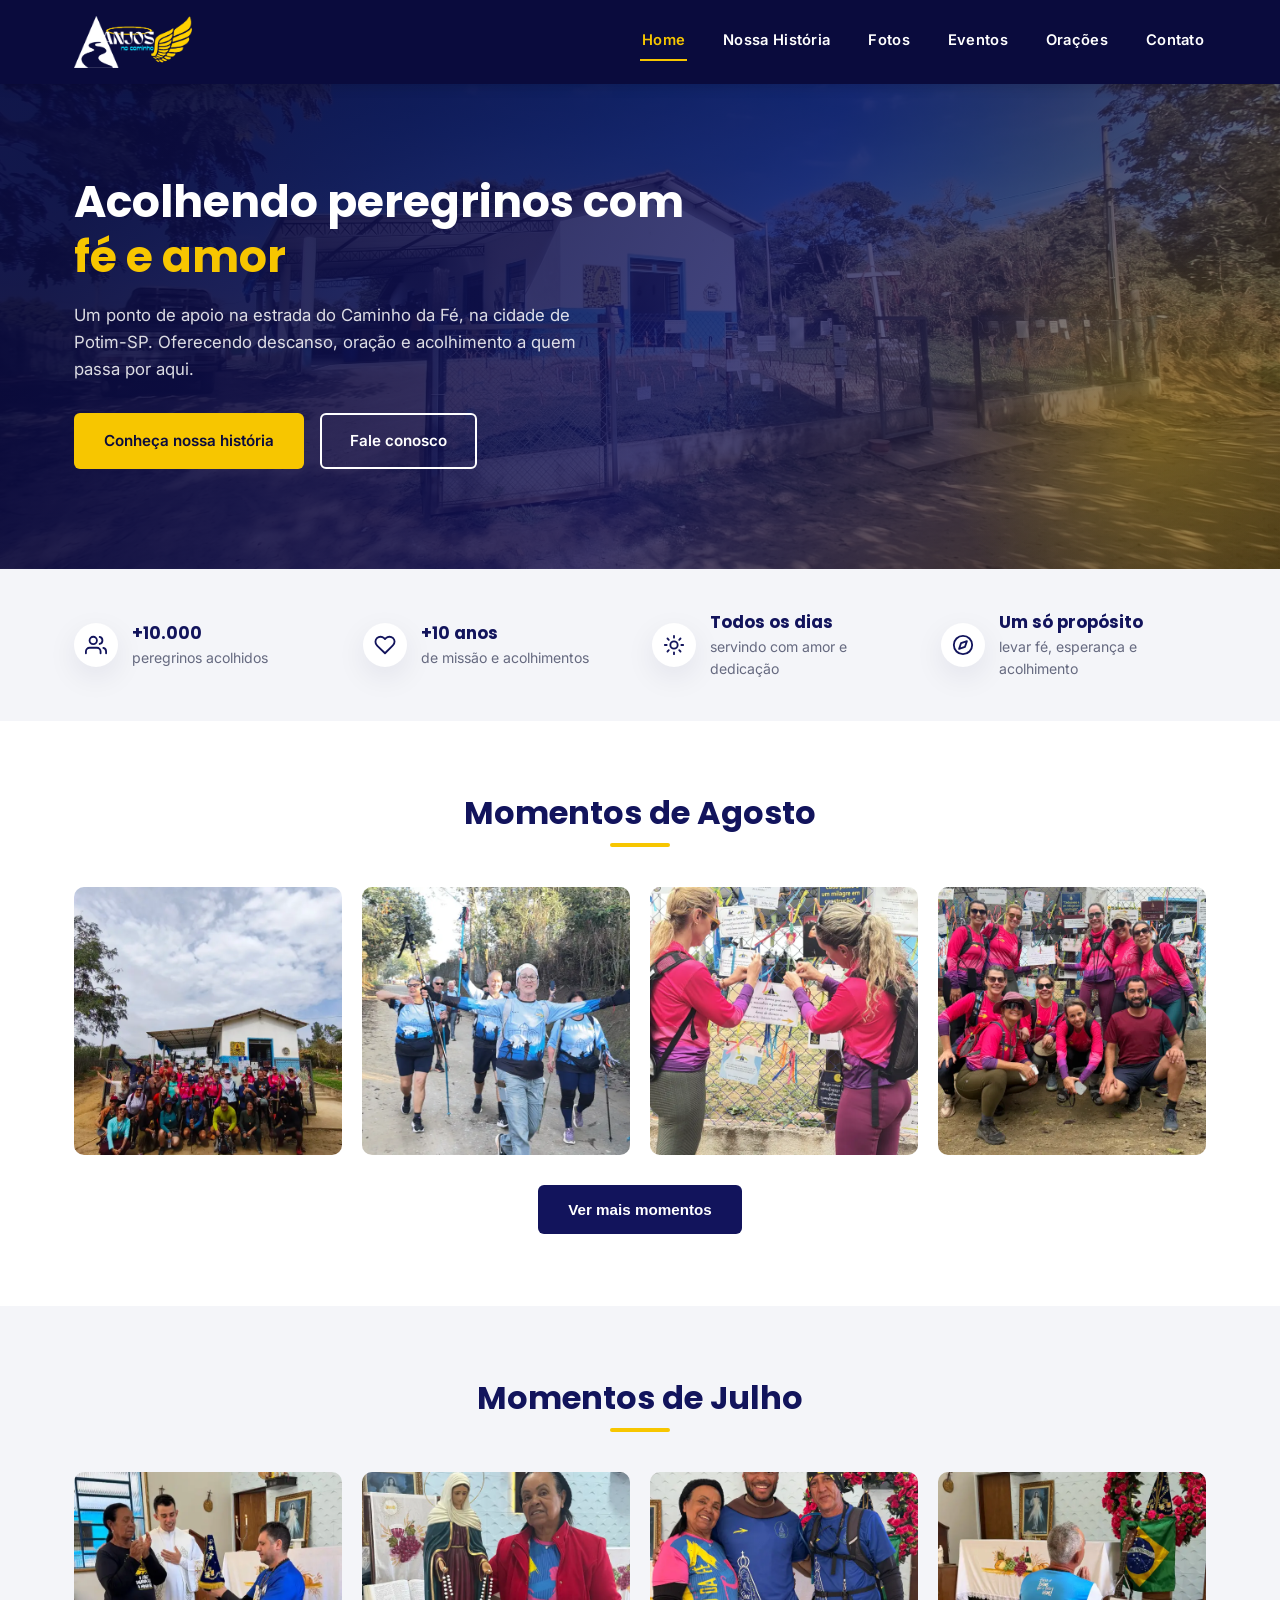
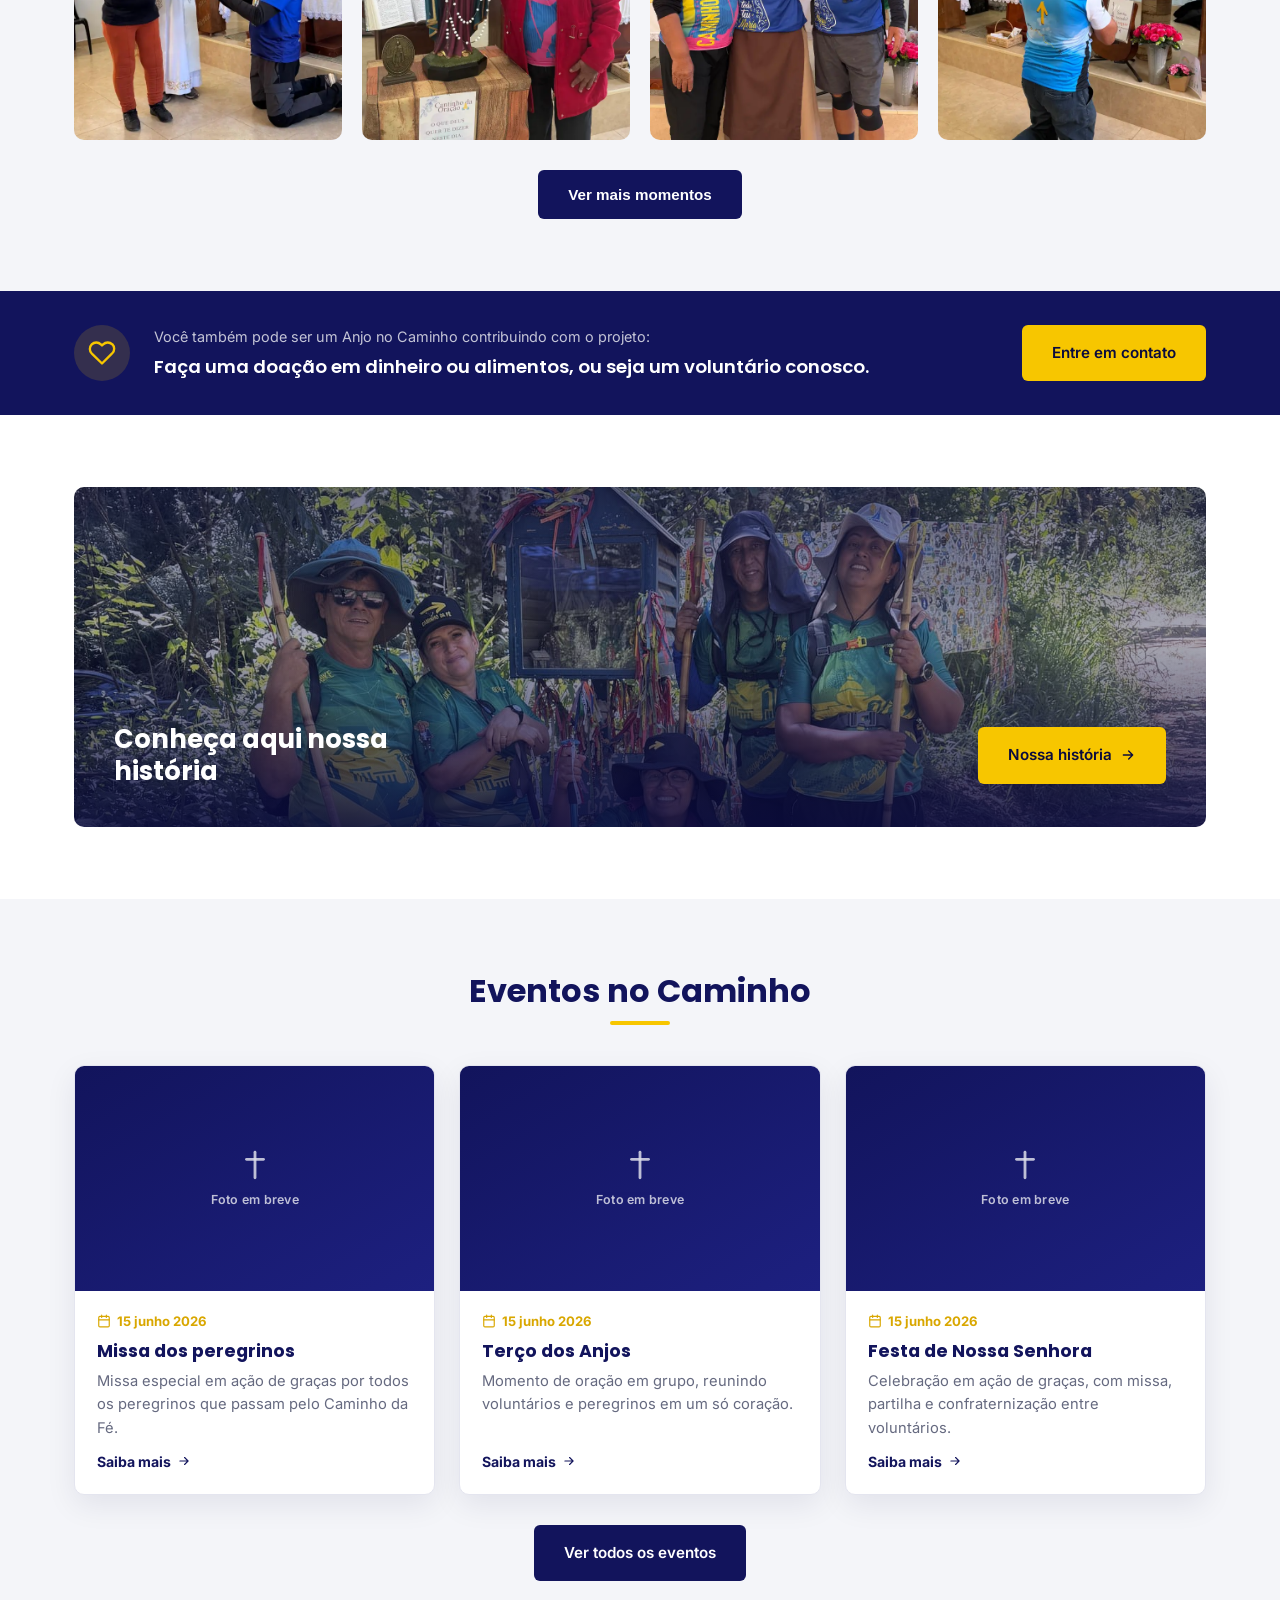
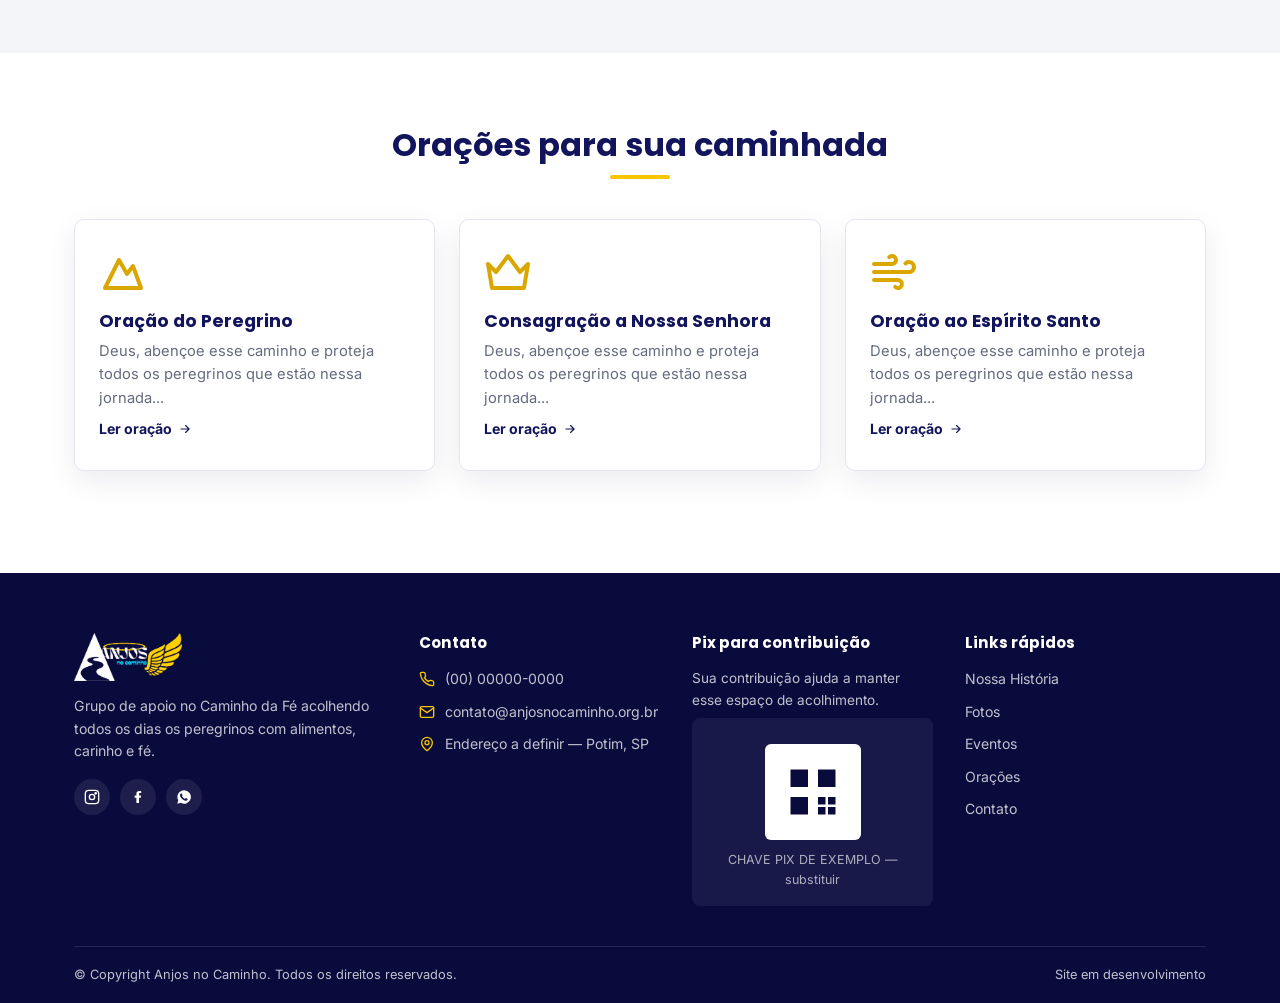
==== index.html @ d67cbb2f "Primeira versão do site Anjos no Caminho Site institucional em HTML/CSS/JS puro com Home, Nossa Hist" ====
<!DOCTYPE html>
<html lang="pt-BR">
<head>
<meta charset="UTF-8">
<meta name="viewport" content="width=device-width, initial-scale=1.0">
<title>Anjos no Caminho | Acolhendo peregrinos com fé e amor</title>
<meta name="description" content="Grupo de apoio no Caminho da Fé, em Potim-SP, acolhendo peregrinos com alimento, descanso e oração.">
<link rel="icon" href="images/logo-cor.png">
<link rel="preconnect" href="https://fonts.googleapis.com">
<link href="https://fonts.googleapis.com/css2?family=Inter:wght@400;500;600;700&family=Poppins:wght@600;700&display=swap" rel="stylesheet">
<link rel="stylesheet" href="css/style.css">
</head>
<body>

<header class="site-header">
  <div class="container">
    <a href="index.html" class="logo">
      <img src="images/logo-claro.png" alt="Anjos no Caminho">
    </a>
    <nav class="main-nav">
      <a href="index.html">Home</a>
      <a href="historia.html">Nossa História</a>
      <a href="fotos.html">Fotos</a>
      <a href="eventos.html">Eventos</a>
      <a href="oracoes.html">Orações</a>
      <a href="contato.html">Contato</a>
    </nav>
    <button class="nav-toggle" aria-label="Abrir menu"><span></span><span></span><span></span></button>
  </div>
</header>

<section class="hero">
  <div class="container">
    <div class="hero-inner">
      <h1>Acolhendo peregrinos com <span>fé e amor</span></h1>
      <p>Um ponto de apoio na estrada do Caminho da Fé, na cidade de Potim-SP. Oferecendo descanso, oração e acolhimento a quem passa por aqui.</p>
      <div class="hero-actions">
        <a href="historia.html" class="btn btn-gold">Conheça nossa história</a>
        <a href="contato.html" class="btn btn-outline">Fale conosco</a>
      </div>
    </div>
  </div>
</section>

<div class="stats-bar">
  <div class="container stats-grid">
    <div class="stat-item">
      <span class="stat-icon">
        <svg viewBox="0 0 24 24" fill="none" stroke="currentColor" stroke-width="2" stroke-linecap="round" stroke-linejoin="round"><path d="M17 21v-2a4 4 0 0 0-4-4H5a4 4 0 0 0-4 4v2"/><circle cx="9" cy="7" r="4"/><path d="M23 21v-2a4 4 0 0 0-3-3.87"/><path d="M16 3.13a4 4 0 0 1 0 7.75"/></svg>
      </span>
      <span><strong>+10.000</strong>peregrinos acolhidos</span>
    </div>
    <div class="stat-item">
      <span class="stat-icon">
        <svg viewBox="0 0 24 24" fill="none" stroke="currentColor" stroke-width="2" stroke-linecap="round" stroke-linejoin="round"><path d="M20.8 4.6a5.5 5.5 0 0 0-7.8 0L12 5.6l-1-1a5.5 5.5 0 0 0-7.8 7.8l1 1L12 21l7.8-7.8 1-1a5.5 5.5 0 0 0 0-7.8Z"/></svg>
      </span>
      <span><strong>+10 anos</strong>de missão e acolhimentos</span>
    </div>
    <div class="stat-item">
      <span class="stat-icon">
        <svg viewBox="0 0 24 24" fill="none" stroke="currentColor" stroke-width="2" stroke-linecap="round" stroke-linejoin="round"><circle cx="12" cy="12" r="4"/><path d="M12 2v2M12 20v2M4.9 4.9l1.4 1.4M17.7 17.7l1.4 1.4M2 12h2M20 12h2M4.9 19.1l1.4-1.4M17.7 6.3l1.4-1.4"/></svg>
      </span>
      <span><strong>Todos os dias</strong>servindo com amor e dedicação</span>
    </div>
    <div class="stat-item">
      <span class="stat-icon">
        <svg viewBox="0 0 24 24" fill="none" stroke="currentColor" stroke-width="2" stroke-linecap="round" stroke-linejoin="round"><circle cx="12" cy="12" r="10"/><polygon points="16.24 7.76 14.12 14.12 7.76 16.24 9.88 9.88 16.24 7.76"/></svg>
      </span>
      <span><strong>Um só propósito</strong>levar fé, esperança e acolhimento</span>
    </div>
  </div>
</div>

<section>
  <div class="container">
    <div class="section-head">
      <h2>Momentos de Agosto</h2>
      <div class="underline"></div>
    </div>
    <div class="photo-grid month-grid">
      <button class="photo-thumb gallery-photo" data-group="agosto" data-full="images/agosto-26/full/foto-01.webp" data-alt="Peregrinos no Caminho da Fé - Agosto">
        <img src="images/agosto-26/thumb/foto-01.webp" alt="Peregrinos no Caminho da Fé - Agosto" loading="lazy">
      </button>
      <button class="photo-thumb gallery-photo" data-group="agosto" data-full="images/agosto-26/full/foto-02.webp" data-alt="Peregrinos no Caminho da Fé - Agosto">
        <img src="images/agosto-26/thumb/foto-02.webp" alt="Peregrinos no Caminho da Fé - Agosto" loading="lazy">
      </button>
      <button class="photo-thumb gallery-photo" data-group="agosto" data-full="images/agosto-26/full/foto-03.webp" data-alt="Peregrinos no Caminho da Fé - Agosto">
        <img src="images/agosto-26/thumb/foto-03.webp" alt="Peregrinos no Caminho da Fé - Agosto" loading="lazy">
      </button>
      <button class="photo-thumb gallery-photo" data-group="agosto" data-full="images/agosto-26/full/foto-04.webp" data-alt="Peregrinos no Caminho da Fé - Agosto">
        <img src="images/agosto-26/thumb/foto-04.webp" alt="Peregrinos no Caminho da Fé - Agosto" loading="lazy">
      </button>
      <button class="photo-thumb gallery-photo" data-group="agosto" data-full="images/agosto-26/full/foto-05.webp" data-alt="Peregrinos no Caminho da Fé - Agosto">
        <img src="images/agosto-26/thumb/foto-05.webp" alt="Peregrinos no Caminho da Fé - Agosto" loading="lazy">
      </button>
      <button class="photo-thumb gallery-photo" data-group="agosto" data-full="images/agosto-26/full/foto-06.webp" data-alt="Peregrinos no Caminho da Fé - Agosto">
        <img src="images/agosto-26/thumb/foto-06.webp" alt="Peregrinos no Caminho da Fé - Agosto" loading="lazy">
      </button>
      <button class="photo-thumb gallery-photo" data-group="agosto" data-full="images/agosto-26/full/foto-07.webp" data-alt="Peregrinos no Caminho da Fé - Agosto">
        <img src="images/agosto-26/thumb/foto-07.webp" alt="Peregrinos no Caminho da Fé - Agosto" loading="lazy">
      </button>
      <button class="photo-thumb gallery-photo" data-group="agosto" data-full="images/agosto-26/full/foto-08.webp" data-alt="Peregrinos no Caminho da Fé - Agosto">
        <img src="images/agosto-26/thumb/foto-08.webp" alt="Peregrinos no Caminho da Fé - Agosto" loading="lazy">
      </button>
      <button class="photo-thumb gallery-photo" data-group="agosto" data-full="images/agosto-26/full/foto-09.webp" data-alt="Peregrinos no Caminho da Fé - Agosto">
        <img src="images/agosto-26/thumb/foto-09.webp" alt="Peregrinos no Caminho da Fé - Agosto" loading="lazy">
      </button>
      <button class="photo-thumb gallery-photo" data-group="agosto" data-full="images/agosto-26/full/foto-10.webp" data-alt="Peregrinos no Caminho da Fé - Agosto">
        <img src="images/agosto-26/thumb/foto-10.webp" alt="Peregrinos no Caminho da Fé - Agosto" loading="lazy">
      </button>
      <button class="photo-thumb gallery-photo" data-group="agosto" data-full="images/agosto-26/full/foto-11.webp" data-alt="Peregrinos no Caminho da Fé - Agosto">
        <img src="images/agosto-26/thumb/foto-11.webp" alt="Peregrinos no Caminho da Fé - Agosto" loading="lazy">
      </button>
    </div>
    <div class="center-btn">
      <button class="btn btn-navy" data-gallery="agosto">Ver mais momentos</button>
    </div>
  </div>
</section>

<section class="section-alt">
  <div class="container">
    <div class="section-head">
      <h2>Momentos de Julho</h2>
      <div class="underline"></div>
    </div>
    <div class="photo-grid month-grid">
      <button class="photo-thumb gallery-photo" data-group="julho" data-full="images/julho-26/full/foto-01.webp" data-alt="Peregrinos no Caminho da Fé - Julho">
        <img src="images/julho-26/thumb/foto-01.webp" alt="Peregrinos no Caminho da Fé - Julho" loading="lazy">
      </button>
      <button class="photo-thumb gallery-photo" data-group="julho" data-full="images/julho-26/full/foto-02.webp" data-alt="Peregrinos no Caminho da Fé - Julho">
        <img src="images/julho-26/thumb/foto-02.webp" alt="Peregrinos no Caminho da Fé - Julho" loading="lazy">
      </button>
      <button class="photo-thumb gallery-photo" data-group="julho" data-full="images/julho-26/full/foto-03.webp" data-alt="Peregrinos no Caminho da Fé - Julho">
        <img src="images/julho-26/thumb/foto-03.webp" alt="Peregrinos no Caminho da Fé - Julho" loading="lazy">
      </button>
      <button class="photo-thumb gallery-photo" data-group="julho" data-full="images/julho-26/full/foto-04.webp" data-alt="Peregrinos no Caminho da Fé - Julho">
        <img src="images/julho-26/thumb/foto-04.webp" alt="Peregrinos no Caminho da Fé - Julho" loading="lazy">
      </button>
      <button class="photo-thumb gallery-photo" data-group="julho" data-full="images/julho-26/full/foto-05.webp" data-alt="Peregrinos no Caminho da Fé - Julho">
        <img src="images/julho-26/thumb/foto-05.webp" alt="Peregrinos no Caminho da Fé - Julho" loading="lazy">
      </button>
      <button class="photo-thumb gallery-photo" data-group="julho" data-full="images/julho-26/full/foto-06.webp" data-alt="Peregrinos no Caminho da Fé - Julho">
        <img src="images/julho-26/thumb/foto-06.webp" alt="Peregrinos no Caminho da Fé - Julho" loading="lazy">
      </button>
      <button class="photo-thumb gallery-photo" data-group="julho" data-full="images/julho-26/full/foto-07.webp" data-alt="Peregrinos no Caminho da Fé - Julho">
        <img src="images/julho-26/thumb/foto-07.webp" alt="Peregrinos no Caminho da Fé - Julho" loading="lazy">
      </button>
      <button class="photo-thumb gallery-photo" data-group="julho" data-full="images/julho-26/full/foto-08.webp" data-alt="Peregrinos no Caminho da Fé - Julho">
        <img src="images/julho-26/thumb/foto-08.webp" alt="Peregrinos no Caminho da Fé - Julho" loading="lazy">
      </button>
    </div>
    <div class="center-btn">
      <button class="btn btn-navy" data-gallery="julho">Ver mais momentos</button>
    </div>
  </div>
</section>

<div class="lightbox">
  <button class="lightbox-close" aria-label="Fechar">
    <svg width="32" height="32" viewBox="0 0 24 24" fill="none" stroke="currentColor" stroke-width="2" stroke-linecap="round" stroke-linejoin="round"><path d="M18 6 6 18M6 6l12 12"/></svg>
  </button>
  <button class="lightbox-nav lightbox-prev" aria-label="Foto anterior">
    <svg viewBox="0 0 24 24" fill="none" stroke="currentColor" stroke-width="2" stroke-linecap="round" stroke-linejoin="round"><path d="m15 18-6-6 6-6"/></svg>
  </button>
  <div class="lightbox-box"><img alt=""><span class="lightbox-spinner"></span></div>
  <button class="lightbox-nav lightbox-next" aria-label="Próxima foto">
    <svg viewBox="0 0 24 24" fill="none" stroke="currentColor" stroke-width="2" stroke-linecap="round" stroke-linejoin="round"><path d="m9 18 6-6-6-6"/></svg>
  </button>
  <span class="lightbox-counter"></span>
</div>

<div class="donate-banner">
  <div class="container">
    <span class="donate-icon">
      <svg viewBox="0 0 24 24" fill="none" stroke="currentColor" stroke-width="2" stroke-linecap="round" stroke-linejoin="round"><path d="M20.8 4.6a5.5 5.5 0 0 0-7.8 0L12 5.6l-1-1a5.5 5.5 0 0 0-7.8 7.8l1 1L12 21l7.8-7.8 1-1a5.5 5.5 0 0 0 0-7.8Z"/></svg>
    </span>
    <div class="donate-text">
      <p>Você também pode ser um Anjo no Caminho contribuindo com o projeto:</p>
      <strong>Faça uma doação em dinheiro ou alimentos, ou seja um voluntário conosco.</strong>
    </div>
    <a href="contato.html" class="btn btn-gold">Entre em contato</a>
  </div>
</div>

<section>
  <div class="container">
    <div class="history-cta">
      <div class="history-cta-content">
        <h3>Conheça aqui nossa história</h3>
        <a href="historia.html" class="btn btn-gold">Nossa história <svg width="16" height="16" viewBox="0 0 24 24" fill="none" stroke="currentColor" stroke-width="2" stroke-linecap="round" stroke-linejoin="round"><path d="M5 12h14M13 6l6 6-6 6"/></svg></a>
      </div>
    </div>
  </div>
</section>

<section class="section-alt">
  <div class="container">
    <div class="section-head">
      <h2>Eventos no Caminho</h2>
      <div class="underline"></div>
    </div>
    <div class="card-grid">

      <div class="event-card">
        <div class="photo-placeholder">
          <svg viewBox="0 0 24 24" fill="none" stroke="currentColor" stroke-width="2" stroke-linecap="round" stroke-linejoin="round"><path d="M12 3v18"/><path d="M6 8h12"/></svg>
          <span>Foto em breve</span>
        </div>
        <div class="event-body">
          <span class="event-date">
            <svg viewBox="0 0 24 24" fill="none" stroke="currentColor" stroke-width="2" stroke-linecap="round" stroke-linejoin="round"><rect x="3" y="4" width="18" height="18" rx="2"/><path d="M16 2v4M8 2v4M3 10h18"/></svg>
            15 junho 2026
          </span>
          <h3>Missa dos peregrinos</h3>
          <p>Missa especial em ação de graças por todos os peregrinos que passam pelo Caminho da Fé.</p>
          <button class="event-more"><span>Saiba mais</span>
            <svg viewBox="0 0 24 24" fill="none" stroke="currentColor" stroke-width="2" stroke-linecap="round" stroke-linejoin="round"><path d="M5 12h14M13 6l6 6-6 6"/></svg>
          </button>
          <div class="event-detail">Conteúdo de exemplo: inclua aqui local, horário e detalhes reais do evento.</div>
        </div>
      </div>

      <div class="event-card">
        <div class="photo-placeholder">
          <svg viewBox="0 0 24 24" fill="none" stroke="currentColor" stroke-width="2" stroke-linecap="round" stroke-linejoin="round"><path d="M12 3v18"/><path d="M6 8h12"/></svg>
          <span>Foto em breve</span>
        </div>
        <div class="event-body">
          <span class="event-date">
            <svg viewBox="0 0 24 24" fill="none" stroke="currentColor" stroke-width="2" stroke-linecap="round" stroke-linejoin="round"><rect x="3" y="4" width="18" height="18" rx="2"/><path d="M16 2v4M8 2v4M3 10h18"/></svg>
            15 junho 2026
          </span>
          <h3>Terço dos Anjos</h3>
          <p>Momento de oração em grupo, reunindo voluntários e peregrinos em um só coração.</p>
          <button class="event-more"><span>Saiba mais</span>
            <svg viewBox="0 0 24 24" fill="none" stroke="currentColor" stroke-width="2" stroke-linecap="round" stroke-linejoin="round"><path d="M5 12h14M13 6l6 6-6 6"/></svg>
          </button>
          <div class="event-detail">Conteúdo de exemplo: inclua aqui local, horário e detalhes reais do evento.</div>
        </div>
      </div>

      <div class="event-card">
        <div class="photo-placeholder">
          <svg viewBox="0 0 24 24" fill="none" stroke="currentColor" stroke-width="2" stroke-linecap="round" stroke-linejoin="round"><path d="M12 3v18"/><path d="M6 8h12"/></svg>
          <span>Foto em breve</span>
        </div>
        <div class="event-body">
          <span class="event-date">
            <svg viewBox="0 0 24 24" fill="none" stroke="currentColor" stroke-width="2" stroke-linecap="round" stroke-linejoin="round"><rect x="3" y="4" width="18" height="18" rx="2"/><path d="M16 2v4M8 2v4M3 10h18"/></svg>
            15 junho 2026
          </span>
          <h3>Festa de Nossa Senhora</h3>
          <p>Celebração em ação de graças, com missa, partilha e confraternização entre voluntários.</p>
          <button class="event-more"><span>Saiba mais</span>
            <svg viewBox="0 0 24 24" fill="none" stroke="currentColor" stroke-width="2" stroke-linecap="round" stroke-linejoin="round"><path d="M5 12h14M13 6l6 6-6 6"/></svg>
          </button>
          <div class="event-detail">Conteúdo de exemplo: inclua aqui local, horário e detalhes reais do evento.</div>
        </div>
      </div>

    </div>
    <div class="center-btn">
      <a href="eventos.html" class="btn btn-navy">Ver todos os eventos</a>
    </div>
  </div>
</section>

<section>
  <div class="container">
    <div class="section-head">
      <h2>Orações para sua caminhada</h2>
      <div class="underline"></div>
    </div>
    <div class="card-grid">

      <div class="prayer-card">
        <span class="prayer-icon">
          <svg viewBox="0 0 24 24" fill="none" stroke="currentColor" stroke-width="2" stroke-linecap="round" stroke-linejoin="round"><path d="M3 20 10 6l4 7 3-4 4 11H3Z"/></svg>
        </span>
        <h3>Oração do Peregrino</h3>
        <p>Deus, abençoe esse caminho e proteja todos os peregrinos que estão nessa jornada...</p>
        <button class="prayer-toggle"><span>Ler oração</span>
          <svg viewBox="0 0 24 24" fill="none" stroke="currentColor" stroke-width="2" stroke-linecap="round" stroke-linejoin="round"><path d="M5 12h14M13 6l6 6-6 6"/></svg>
        </button>
        <div class="prayer-full">Texto de exemplo — substitua pelo texto real da oração.

Senhor, abençoe este caminho que piso e guarda meus passos a cada dia. Dá-me forças para seguir em frente, fé para não desanimar e um coração aberto para acolher quem cruzar minha estrada. Amém.</div>
      </div>

      <div class="prayer-card">
        <span class="prayer-icon">
          <svg viewBox="0 0 24 24" fill="none" stroke="currentColor" stroke-width="2" stroke-linecap="round" stroke-linejoin="round"><path d="m2 8 4 4 6-8 6 8 4-4-2 12H4Z"/></svg>
        </span>
        <h3>Consagração a Nossa Senhora</h3>
        <p>Deus, abençoe esse caminho e proteja todos os peregrinos que estão nessa jornada...</p>
        <button class="prayer-toggle"><span>Ler oração</span>
          <svg viewBox="0 0 24 24" fill="none" stroke="currentColor" stroke-width="2" stroke-linecap="round" stroke-linejoin="round"><path d="M5 12h14M13 6l6 6-6 6"/></svg>
        </button>
        <div class="prayer-full">Texto de exemplo — substitua pelo texto real da oração.

Ó Nossa Senhora Aparecida, mãe e protetora de todos os peregrinos, coloco em vossas mãos esta caminhada. Guiai meus passos, confortai meu coração e intercedei por mim junto a Deus. Amém.</div>
      </div>

      <div class="prayer-card">
        <span class="prayer-icon">
          <svg viewBox="0 0 24 24" fill="none" stroke="currentColor" stroke-width="2" stroke-linecap="round" stroke-linejoin="round"><path d="M9.59 4.59A2 2 0 1 1 11 8H2m10.59 11.41A2 2 0 1 0 14 16H2m15.73-8.27A2.5 2.5 0 1 1 19.5 12H2"/></svg>
        </span>
        <h3>Oração ao Espírito Santo</h3>
        <p>Deus, abençoe esse caminho e proteja todos os peregrinos que estão nessa jornada...</p>
        <button class="prayer-toggle"><span>Ler oração</span>
          <svg viewBox="0 0 24 24" fill="none" stroke="currentColor" stroke-width="2" stroke-linecap="round" stroke-linejoin="round"><path d="M5 12h14M13 6l6 6-6 6"/></svg>
        </button>
        <div class="prayer-full">Texto de exemplo — substitua pelo texto real da oração.

Vinde, Espírito Santo, iluminai meus passos nesta caminhada. Dai-me sabedoria para as escolhas, força para os momentos difíceis e paz para o coração. Amém.</div>
      </div>

    </div>
  </div>
</section>

<footer class="site-footer">
  <div class="container">
    <div class="footer-grid">
      <div class="footer-about">
        <img src="images/logo-claro.png" alt="Anjos no Caminho">
        <p>Grupo de apoio no Caminho da Fé acolhendo todos os dias os peregrinos com alimentos, carinho e fé.</p>
        <div class="social-icons">
          <a href="#" aria-label="Instagram"><svg viewBox="0 0 24 24" fill="none" stroke="currentColor" stroke-width="2" stroke-linecap="round" stroke-linejoin="round"><rect x="2" y="2" width="20" height="20" rx="5"/><circle cx="12" cy="12" r="4"/><circle cx="17.5" cy="6.5" r="1"/></svg></a>
          <a href="#" aria-label="Facebook"><svg viewBox="0 0 24 24" fill="currentColor"><path d="M13.5 21v-8h2.7l.4-3.2h-3.1V7.7c0-.9.3-1.6 1.6-1.6h1.7V3.2C15.9 3.1 14.9 3 13.7 3c-2.4 0-4.1 1.5-4.1 4.2v2.6H7v3.2h2.6V21h3.9Z"/></svg></a>
          <a href="#" aria-label="WhatsApp"><svg viewBox="0 0 24 24" fill="currentColor"><path d="M12 2a10 10 0 0 0-8.6 15L2 22l5.2-1.4A10 10 0 1 0 12 2Zm5.6 14.3c-.2.7-1.4 1.3-2 1.4-.5.1-1.1.1-1.8-.1-.4-.1-1-.3-1.7-.6-3-1.3-4.9-4.3-5-4.5-.1-.2-1.2-1.6-1.2-3s.7-2.1 1-2.4c.3-.3.6-.4.8-.4h.6c.2 0 .4 0 .6.5l.8 2c.1.2.1.4 0 .6l-.4.5c-.1.2-.3.3-.1.6.2.3.8 1.3 1.7 2.1 1.1 1 2.1 1.4 2.4 1.5.3.1.5.1.6-.1l.6-.7c.2-.3.4-.2.6-.1l1.8.9c.2.1.4.2.4.4 0 .2 0 .9-.2 1.4Z"/></svg></a>
        </div>
      </div>
      <div class="footer-col">
        <h4>Contato</h4>
        <ul class="footer-contact">
          <li><svg viewBox="0 0 24 24" fill="none" stroke="currentColor" stroke-width="2" stroke-linecap="round" stroke-linejoin="round"><path d="M22 16.92v3a2 2 0 0 1-2.18 2 19.79 19.79 0 0 1-8.63-3.07 19.5 19.5 0 0 1-6-6 19.79 19.79 0 0 1-3.07-8.67A2 2 0 0 1 4.11 2h3a2 2 0 0 1 2 1.72c.127.96.362 1.903.7 2.81a2 2 0 0 1-.45 2.11L8.09 9.91a16 16 0 0 0 6 6l1.27-1.27a2 2 0 0 1 2.11-.45c.907.338 1.85.573 2.81.7A2 2 0 0 1 22 16.92z"/></svg><span>(00) 00000-0000</span></li>
          <li><svg viewBox="0 0 24 24" fill="none" stroke="currentColor" stroke-width="2" stroke-linecap="round" stroke-linejoin="round"><path d="M4 4h16a2 2 0 0 1 2 2v12a2 2 0 0 1-2 2H4a2 2 0 0 1-2-2V6a2 2 0 0 1 2-2z"/><path d="m22 6-10 7L2 6"/></svg><span>contato@anjosnocaminho.org.br</span></li>
          <li><svg viewBox="0 0 24 24" fill="none" stroke="currentColor" stroke-width="2" stroke-linecap="round" stroke-linejoin="round"><path d="M20 10c0 6-8 12-8 12s-8-6-8-12a8 8 0 0 1 16 0Z"/><circle cx="12" cy="10" r="3"/></svg><span>Endereço a definir — Potim, SP</span></li>
        </ul>
      </div>
      <div class="footer-col">
        <h4>Pix para contribuição</h4>
        <p style="font-size:.85rem;margin-bottom:6px;">Sua contribuição ajuda a manter esse espaço de acolhimento.</p>
        <div class="pix-box">
          <div class="pix-qr"><svg viewBox="0 0 24 24" fill="currentColor"><rect x="3" y="3" width="7" height="7"/><rect x="14" y="3" width="7" height="7"/><rect x="3" y="14" width="7" height="7"/><rect x="14" y="14" width="3" height="3"/><rect x="18" y="14" width="3" height="3"/><rect x="14" y="18" width="3" height="3"/><rect x="18" y="18" width="3" height="3"/></svg></div>
          <div class="pix-key">CHAVE PIX DE EXEMPLO — substituir</div>
        </div>
      </div>
      <div class="footer-col">
        <h4>Links rápidos</h4>
        <ul>
          <li><a href="historia.html">Nossa História</a></li>
          <li><a href="fotos.html">Fotos</a></li>
          <li><a href="eventos.html">Eventos</a></li>
          <li><a href="oracoes.html">Orações</a></li>
          <li><a href="contato.html">Contato</a></li>
        </ul>
      </div>
    </div>
    <div class="footer-bottom">
      <span>&copy; Copyright Anjos no Caminho. Todos os direitos reservados.</span>
      <span>Site em desenvolvimento</span>
    </div>
  </div>
</footer>

<script src="js/main.js"></script>
</body>
</html>
---- css/style.css ----
/* =========================================================
   Anjos no Caminho — folha de estilo principal
   ========================================================= */

:root {
  --navy-deep: #0a0b3d;
  --navy: #12145c;
  --navy-light: #1d2080;
  --gold: #f7c600;
  --gold-dark: #d9a700;
  --bg-light: #f4f5f9;
  --white: #ffffff;
  --text: #262738;
  --text-light: #666a80;
  --border: #e4e5ef;

  --font-heading: 'Poppins', 'Segoe UI', sans-serif;
  --font-body: 'Inter', 'Segoe UI', sans-serif;

  --container: 1180px;
  --radius: 10px;
  --shadow: 0 10px 30px rgba(10, 11, 61, 0.08);
}

* {
  box-sizing: border-box;
  margin: 0;
  padding: 0;
}

html {
  scroll-behavior: smooth;
}

body {
  font-family: var(--font-body);
  color: var(--text);
  background: var(--white);
  line-height: 1.6;
  overflow-x: hidden;
}

img {
  max-width: 100%;
  display: block;
}

a {
  text-decoration: none;
  color: inherit;
}

ul {
  list-style: none;
}

h1, h2, h3, h4 {
  font-family: var(--font-heading);
  line-height: 1.25;
  color: var(--navy);
}

.container {
  width: 100%;
  max-width: var(--container);
  margin: 0 auto;
  padding: 0 24px;
}

section {
  padding: 72px 0;
}

.section-alt {
  background: var(--bg-light);
}

.section-head {
  text-align: center;
  margin-bottom: 40px;
}

.section-head h2 {
  font-size: 2rem;
  margin-bottom: 10px;
}

.section-head .underline {
  width: 60px;
  height: 4px;
  background: var(--gold);
  border-radius: 2px;
  margin: 0 auto;
}

.section-head.left {
  text-align: left;
}

.section-head.left .underline {
  margin: 0;
}

.eyebrow {
  display: inline-block;
  color: var(--gold-dark);
  font-weight: 700;
  letter-spacing: 0.08em;
  text-transform: uppercase;
  font-size: 0.8rem;
  margin-bottom: 8px;
}

/* ---------- Botões ---------- */
.btn {
  display: inline-flex;
  align-items: center;
  justify-content: center;
  gap: 8px;
  padding: 14px 28px;
  border-radius: 6px;
  font-weight: 600;
  font-size: 0.95rem;
  cursor: pointer;
  border: 2px solid transparent;
  transition: transform 0.15s ease, box-shadow 0.15s ease, background 0.15s ease, color 0.15s ease;
  white-space: nowrap;
}

.btn:hover {
  transform: translateY(-2px);
}

.btn-gold {
  background: var(--gold);
  color: var(--navy-deep);
}

.btn-gold:hover {
  background: var(--gold-dark);
  box-shadow: 0 8px 20px rgba(247, 198, 0, 0.35);
}

.btn-outline {
  background: transparent;
  border-color: var(--white);
  color: var(--white);
}

.btn-outline:hover {
  background: var(--white);
  color: var(--navy);
}

.btn-navy {
  background: var(--navy);
  color: var(--white);
}

.btn-navy:hover {
  background: var(--navy-light);
  box-shadow: 0 8px 20px rgba(18, 20, 92, 0.3);
}

.btn-block {
  width: 100%;
}

/* ---------- Header ---------- */
.site-header {
  background: var(--navy-deep);
  position: sticky;
  top: 0;
  z-index: 100;
  box-shadow: 0 2px 12px rgba(0, 0, 0, 0.15);
}

.site-header .container {
  display: flex;
  align-items: center;
  justify-content: space-between;
  height: 84px;
}

.logo {
  display: flex;
  align-items: center;
  gap: 10px;
}

.logo img {
  height: 52px;
  width: auto;
}

.main-nav {
  display: flex;
  align-items: center;
  gap: 34px;
}

.main-nav a {
  color: var(--white);
  font-weight: 600;
  font-size: 0.92rem;
  letter-spacing: 0.02em;
  padding: 6px 2px;
  border-bottom: 2px solid transparent;
  transition: color 0.15s ease, border-color 0.15s ease;
}

.main-nav a:hover,
.main-nav a.active {
  color: var(--gold);
  border-color: var(--gold);
}

.nav-toggle {
  display: none;
  flex-direction: column;
  gap: 5px;
  background: none;
  border: none;
  cursor: pointer;
  padding: 6px;
}

.nav-toggle span {
  width: 26px;
  height: 3px;
  background: var(--white);
  border-radius: 2px;
}

/* ---------- Hero (home) ---------- */
.hero {
  background:
    linear-gradient(120deg, rgba(10, 11, 61, 0.92) 10%, rgba(18, 20, 92, 0.8) 55%, rgba(90, 70, 10, 0.55) 100%),
    url('../images/banner_inicio.webp');
  background-size: cover;
  background-position: center 65%;
  color: var(--white);
  padding: 90px 0 100px;
  position: relative;
  overflow: hidden;
}

.hero::after {
  content: "";
  position: absolute;
  right: -80px;
  bottom: -80px;
  width: 420px;
  height: 420px;
  background: radial-gradient(circle, rgba(247, 198, 0, 0.25) 0%, transparent 70%);
  pointer-events: none;
}

.hero-inner {
  max-width: 620px;
}

.hero h1 {
  color: var(--white);
  font-size: 2.75rem;
  margin-bottom: 18px;
}

.hero h1 span {
  color: var(--gold);
}

.hero p {
  color: rgba(255, 255, 255, 0.85);
  font-size: 1.05rem;
  margin-bottom: 30px;
  max-width: 520px;
}

.hero-actions {
  display: flex;
  gap: 16px;
  flex-wrap: wrap;
}

/* ---------- Foto placeholder (fotos reais entram depois) ---------- */
.photo-placeholder {
  background: linear-gradient(150deg, var(--navy) 0%, var(--navy-light) 100%);
  color: rgba(255, 255, 255, 0.85);
  display: flex;
  flex-direction: column;
  align-items: center;
  justify-content: center;
  gap: 8px;
  text-align: center;
  border-radius: var(--radius);
  aspect-ratio: 4 / 3;
  width: 100%;
  overflow: hidden;
  position: relative;
}

.photo-placeholder svg {
  width: 34px;
  height: 34px;
  opacity: 0.85;
}

.photo-placeholder span {
  font-size: 0.78rem;
  font-weight: 600;
  letter-spacing: 0.02em;
  opacity: 0.85;
}

.photo-placeholder.tall {
  aspect-ratio: 3 / 4;
}

.photo-placeholder.wide {
  aspect-ratio: 16 / 9;
}

.photo-placeholder.square {
  aspect-ratio: 1 / 1;
}

/* ---------- Stats bar ---------- */
.stats-bar {
  background: var(--bg-light);
  padding: 40px 0;
}

.stats-grid {
  display: grid;
  grid-template-columns: repeat(4, 1fr);
  gap: 24px;
}

.stat-item {
  display: flex;
  align-items: center;
  gap: 14px;
}

.stat-icon {
  flex-shrink: 0;
  width: 44px;
  height: 44px;
  border-radius: 50%;
  background: var(--white);
  box-shadow: var(--shadow);
  display: flex;
  align-items: center;
  justify-content: center;
}

.stat-icon svg {
  width: 22px;
  height: 22px;
  color: var(--navy);
}

.stat-item strong {
  display: block;
  font-family: var(--font-heading);
  color: var(--navy);
  font-size: 1.05rem;
}

.stat-item span {
  color: var(--text-light);
  font-size: 0.88rem;
}

/* ---------- Grids de fotos/momentos ---------- */
.photo-grid {
  display: grid;
  grid-template-columns: repeat(4, 1fr);
  gap: 20px;
  margin-bottom: 30px;
}

.center-btn {
  display: flex;
  justify-content: center;
}

/* ---------- Faixa de doação ---------- */
.donate-banner {
  background: var(--navy);
  color: var(--white);
}

.donate-banner .container {
  display: flex;
  align-items: center;
  gap: 24px;
  flex-wrap: wrap;
  padding-top: 34px;
  padding-bottom: 34px;
}

.donate-icon {
  width: 56px;
  height: 56px;
  border-radius: 50%;
  background: rgba(247, 198, 0, 0.15);
  display: flex;
  align-items: center;
  justify-content: center;
  flex-shrink: 0;
}

.donate-icon svg {
  width: 28px;
  height: 28px;
  color: var(--gold);
}

.donate-text {
  flex: 1;
  min-width: 240px;
}

.donate-text p:first-child {
  color: rgba(255, 255, 255, 0.75);
  font-size: 0.9rem;
  margin-bottom: 4px;
}

.donate-text strong {
  display: block;
  font-family: var(--font-heading);
  font-size: 1.15rem;
  color: var(--white);
  font-weight: 600;
}

/* ---------- CTA história (home) ---------- */
.history-cta {
  position: relative;
  border-radius: var(--radius);
  overflow: hidden;
  min-height: 340px;
  display: flex;
  align-items: flex-end;
  background:
    linear-gradient(0deg, rgba(10, 11, 61, 0.88) 0%, rgba(10, 11, 61, 0.35) 55%, rgba(10, 11, 61, 0.55) 100%),
    url('../images/fundo_quemsomos.jpg');
  background-size: cover;
  background-position: center 25%;
}

.history-cta-content {
  padding: 40px;
  color: var(--white);
  display: flex;
  align-items: center;
  justify-content: space-between;
  width: 100%;
  gap: 20px;
  flex-wrap: wrap;
}

.history-cta-content h3 {
  color: var(--white);
  font-size: 1.6rem;
  max-width: 380px;
}

/* ---------- Cards de eventos ---------- */
.card-grid {
  display: grid;
  grid-template-columns: repeat(3, 1fr);
  gap: 24px;
  margin-bottom: 30px;
}

.event-card {
  background: var(--white);
  border: 1px solid var(--border);
  border-radius: var(--radius);
  overflow: hidden;
  box-shadow: var(--shadow);
  display: flex;
  flex-direction: column;
}

.event-card .photo-placeholder {
  border-radius: 0;
  aspect-ratio: 16 / 10;
}

.event-body {
  padding: 20px 22px 24px;
  display: flex;
  flex-direction: column;
  gap: 8px;
  flex: 1;
}

.event-date {
  display: inline-flex;
  align-items: center;
  gap: 6px;
  color: var(--gold-dark);
  font-size: 0.82rem;
  font-weight: 700;
}

.event-date svg {
  width: 14px;
  height: 14px;
}

.event-body h3 {
  font-size: 1.1rem;
}

.event-body p {
  color: var(--text-light);
  font-size: 0.92rem;
  flex: 1;
}

.event-more {
  color: var(--navy);
  font-weight: 700;
  font-size: 0.88rem;
  display: inline-flex;
  align-items: center;
  gap: 6px;
  margin-top: 4px;
  background: none;
  border: none;
  cursor: pointer;
  padding: 0;
  font-family: inherit;
}

.event-more svg {
  width: 14px;
  height: 14px;
  transition: transform 0.15s ease;
}

.event-more.open svg {
  transform: rotate(90deg);
}

.event-detail {
  display: none;
  color: var(--text-light);
  font-size: 0.88rem;
  border-top: 1px dashed var(--border);
  padding-top: 10px;
  margin-top: 4px;
}

.event-detail.open {
  display: block;
}

/* ---------- Cards de oração ---------- */
.prayer-card {
  background: var(--white);
  border: 1px solid var(--border);
  border-radius: var(--radius);
  padding: 28px 24px;
  box-shadow: var(--shadow);
  text-align: left;
}

.prayer-icon {
  display: inline-block;
  width: 48px;
  height: 48px;
  margin-bottom: 14px;
}

.prayer-icon svg {
  width: 100%;
  height: 100%;
  color: var(--gold-dark);
}

.prayer-card h3 {
  font-size: 1.1rem;
  margin-bottom: 8px;
}

.prayer-card p {
  color: var(--text-light);
  font-size: 0.92rem;
  margin-bottom: 4px;
}

.prayer-full {
  display: none;
  white-space: pre-line;
  color: var(--text);
  font-size: 0.92rem;
  border-top: 1px dashed var(--border);
  margin-top: 10px;
  padding-top: 10px;
}

.prayer-full.open {
  display: block;
}

.prayer-toggle {
  color: var(--navy);
  font-weight: 700;
  font-size: 0.88rem;
  background: none;
  border: none;
  cursor: pointer;
  padding: 0;
  font-family: inherit;
  display: inline-flex;
  align-items: center;
  gap: 6px;
  margin-top: 6px;
}

.prayer-toggle svg {
  width: 14px;
  height: 14px;
}

/* ---------- Footer ---------- */
.site-footer {
  background: var(--navy-deep);
  color: rgba(255, 255, 255, 0.75);
  padding-top: 60px;
}

.footer-grid {
  display: grid;
  grid-template-columns: 1.3fr 1fr 1fr 1fr;
  gap: 32px;
  padding-bottom: 40px;
}

.footer-about img {
  height: 48px;
  margin-bottom: 14px;
}

.footer-about p {
  font-size: 0.88rem;
  margin-bottom: 16px;
}

.social-icons {
  display: flex;
  gap: 10px;
}

.social-icons a {
  width: 36px;
  height: 36px;
  border-radius: 50%;
  background: rgba(255, 255, 255, 0.08);
  display: flex;
  align-items: center;
  justify-content: center;
  transition: background 0.15s ease;
}

.social-icons a:hover {
  background: var(--gold);
}

.social-icons svg {
  width: 16px;
  height: 16px;
  color: var(--white);
}

.footer-col h4 {
  color: var(--white);
  font-size: 0.95rem;
  margin-bottom: 16px;
}

.footer-col ul li {
  margin-bottom: 10px;
  font-size: 0.88rem;
}

.footer-col ul li a:hover {
  color: var(--gold);
}

.footer-contact li {
  display: flex;
  align-items: flex-start;
  gap: 10px;
}

.footer-contact svg {
  width: 16px;
  height: 16px;
  flex-shrink: 0;
  margin-top: 3px;
  color: var(--gold);
}

.pix-box {
  background: rgba(255, 255, 255, 0.06);
  border-radius: 8px;
  padding: 16px;
  text-align: center;
}

.pix-qr {
  width: 96px;
  height: 96px;
  background: var(--white);
  border-radius: 6px;
  margin: 10px auto;
  display: flex;
  align-items: center;
  justify-content: center;
}

.pix-qr svg {
  width: 60px;
  height: 60px;
  color: var(--navy-deep);
}

.pix-key {
  font-size: 0.78rem;
  overflow-wrap: break-word;
  color: rgba(255, 255, 255, 0.65);
}

.footer-bottom {
  border-top: 1px solid rgba(255, 255, 255, 0.1);
  padding: 18px 0;
  font-size: 0.8rem;
  display: flex;
  justify-content: space-between;
  flex-wrap: wrap;
  gap: 8px;
}

/* ---------- Banner interno (páginas internas) ---------- */
.page-hero {
  background: linear-gradient(120deg, var(--navy-deep) 0%, var(--navy) 100%);
  color: var(--white);
  padding: 64px 0;
  text-align: center;
}

.page-hero h1 {
  color: var(--white);
  font-size: 2.2rem;
  margin-bottom: 10px;
}

.page-hero p {
  color: rgba(255, 255, 255, 0.8);
  max-width: 560px;
  margin: 0 auto;
}

.breadcrumb {
  display: inline-flex;
  gap: 6px;
  color: rgba(255, 255, 255, 0.6);
  font-size: 0.85rem;
  margin-bottom: 14px;
}

.breadcrumb a:hover {
  color: var(--gold);
}

/* ---------- Placeholder de nota para o cliente ---------- */
.edit-note {
  background: #fff8e1;
  border: 1px dashed var(--gold-dark);
  color: #6b5200;
  font-size: 0.82rem;
  border-radius: 6px;
  padding: 10px 14px;
  margin-bottom: 20px;
  display: flex;
  gap: 8px;
  align-items: flex-start;
}

.edit-note svg {
  width: 16px;
  height: 16px;
  flex-shrink: 0;
  margin-top: 2px;
}

/* ---------- Filtros (página Fotos) ---------- */
.filter-bar {
  display: flex;
  gap: 10px;
  justify-content: center;
  flex-wrap: wrap;
  margin-bottom: 34px;
}

.filter-btn {
  background: var(--white);
  border: 1px solid var(--border);
  color: var(--text);
  padding: 9px 20px;
  border-radius: 999px;
  font-size: 0.85rem;
  font-weight: 600;
  cursor: pointer;
  transition: all 0.15s ease;
}

.filter-btn:hover {
  border-color: var(--gold);
}

.filter-btn.active {
  background: var(--navy);
  border-color: var(--navy);
  color: var(--white);
}

.photo-item {
  cursor: pointer;
}

/* ---------- Fotos reais (grade de momentos) ---------- */
.photo-thumb {
  display: block;
  width: 100%;
  aspect-ratio: 1 / 1;
  border-radius: var(--radius);
  overflow: hidden;
  border: none;
  padding: 0;
  cursor: pointer;
  background: var(--bg-light);
  position: relative;
}

.photo-thumb img {
  width: 100%;
  height: 100%;
  object-fit: cover;
  display: block;
  transition: transform 0.25s ease;
}

.photo-thumb:hover img {
  transform: scale(1.06);
}

.month-grid .photo-thumb:nth-child(n + 5) {
  display: none;
}

/* ---------- Lightbox / galeria com navegação ---------- */
.lightbox {
  position: fixed;
  inset: 0;
  background: rgba(10, 11, 61, 0.94);
  display: none;
  align-items: center;
  justify-content: center;
  z-index: 1000;
  padding: 70px 20px;
}

.lightbox.open {
  display: flex;
}

.lightbox-box {
  position: relative;
  width: min(900px, 92vw);
  min-height: 200px;
  max-height: 82vh;
  display: flex;
  align-items: center;
  justify-content: center;
  background: rgba(255, 255, 255, 0.04);
  border-radius: 8px;
}

.lightbox-box img {
  max-width: 100%;
  max-height: 82vh;
  border-radius: 8px;
  object-fit: contain;
  box-shadow: 0 20px 60px rgba(0, 0, 0, 0.5);
  opacity: 0;
  transition: opacity 0.2s ease;
}

.lightbox-box img.loaded {
  opacity: 1;
}

.lightbox-spinner {
  position: absolute;
  top: 50%;
  left: 50%;
  transform: translate(-50%, -50%);
  width: 40px;
  height: 40px;
  border-radius: 50%;
  border: 3px solid rgba(255, 255, 255, 0.2);
  border-top-color: var(--gold);
  animation: lightbox-spin 0.8s linear infinite;
}

.lightbox-box.loaded .lightbox-spinner {
  display: none;
}

@keyframes lightbox-spin {
  to { transform: rotate(360deg); }
}

.lightbox-close {
  position: absolute;
  top: 20px;
  right: 24px;
  color: var(--white);
  font-size: 2rem;
  background: none;
  border: none;
  cursor: pointer;
  line-height: 1;
  z-index: 2;
}

.lightbox-nav {
  position: absolute;
  top: 50%;
  transform: translateY(-50%);
  width: 48px;
  height: 48px;
  border-radius: 50%;
  background: rgba(255, 255, 255, 0.1);
  border: none;
  color: var(--white);
  cursor: pointer;
  display: flex;
  align-items: center;
  justify-content: center;
  transition: background 0.15s ease;
}

.lightbox-nav:hover {
  background: var(--gold);
  color: var(--navy-deep);
}

.lightbox-nav svg {
  width: 22px;
  height: 22px;
}

.lightbox-prev {
  left: 16px;
}

.lightbox-next {
  right: 16px;
}

.lightbox-counter {
  position: absolute;
  bottom: 22px;
  left: 50%;
  transform: translateX(-50%);
  color: rgba(255, 255, 255, 0.75);
  font-size: 0.85rem;
  font-weight: 600;
  letter-spacing: 0.03em;
}

@media (max-width: 600px) {
  .lightbox-nav { width: 40px; height: 40px; }
  .lightbox-prev { left: 6px; }
  .lightbox-next { right: 6px; }
}

/* ---------- Formulário de contato ---------- */
.contact-layout {
  display: grid;
  grid-template-columns: 1fr 1fr;
  gap: 50px;
  align-items: start;
}

.form-group {
  margin-bottom: 18px;
}

.form-group label {
  display: block;
  font-size: 0.88rem;
  font-weight: 600;
  margin-bottom: 6px;
  color: var(--navy);
}

.form-group input,
.form-group textarea {
  width: 100%;
  padding: 12px 14px;
  border: 1px solid var(--border);
  border-radius: 6px;
  font-family: inherit;
  font-size: 0.92rem;
  background: var(--bg-light);
}

.form-group input:focus,
.form-group textarea:focus {
  outline: 2px solid var(--gold);
  background: var(--white);
}

.form-note {
  font-size: 0.8rem;
  color: var(--text-light);
  margin-top: 10px;
}

.contact-info-list li {
  display: flex;
  gap: 14px;
  margin-bottom: 22px;
  align-items: flex-start;
}

.contact-info-list .icon-badge {
  width: 42px;
  height: 42px;
  border-radius: 50%;
  background: var(--bg-light);
  display: flex;
  align-items: center;
  justify-content: center;
  flex-shrink: 0;
}

.contact-info-list .icon-badge svg {
  width: 20px;
  height: 20px;
  color: var(--navy);
}

.contact-info-list strong {
  display: block;
  color: var(--navy);
  font-size: 0.95rem;
}

.contact-info-list span {
  color: var(--text-light);
  font-size: 0.9rem;
}

.map-placeholder {
  margin-top: 30px;
  border-radius: var(--radius);
  background: var(--bg-light);
  border: 1px dashed var(--border);
  aspect-ratio: 16/8;
  display: flex;
  flex-direction: column;
  align-items: center;
  justify-content: center;
  gap: 8px;
  color: var(--text-light);
  text-align: center;
  padding: 20px;
}

.map-placeholder svg {
  width: 30px;
  height: 30px;
  color: var(--navy);
}

/* ---------- História (linha do tempo) ---------- */
.history-text p {
  margin-bottom: 16px;
  color: var(--text-light);
}

.timeline {
  margin-top: 40px;
  display: flex;
  flex-direction: column;
  gap: 26px;
}

.timeline-item {
  display: flex;
  gap: 20px;
}

.timeline-dot {
  width: 14px;
  height: 14px;
  border-radius: 50%;
  background: var(--gold);
  margin-top: 6px;
  flex-shrink: 0;
  box-shadow: 0 0 0 4px rgba(247, 198, 0, 0.2);
}

.timeline-item h4 {
  font-size: 1rem;
  margin-bottom: 4px;
}

.timeline-item p {
  color: var(--text-light);
  font-size: 0.92rem;
}

/* ---------- Responsivo ---------- */
@media (max-width: 992px) {
  .stats-grid { grid-template-columns: repeat(2, 1fr); }
  .photo-grid { grid-template-columns: repeat(2, 1fr); }
  .card-grid { grid-template-columns: repeat(2, 1fr); }
  .footer-grid { grid-template-columns: 1fr 1fr; }
  .contact-layout { grid-template-columns: 1fr; }
  .hero h1 { font-size: 2.3rem; }
}

@media (max-width: 768px) {
  .main-nav {
    position: fixed;
    top: 84px;
    left: 0;
    right: 0;
    background: var(--navy-deep);
    flex-direction: column;
    align-items: flex-start;
    gap: 0;
    padding: 10px 24px 20px;
    transform: translateY(-140%);
    transition: transform 0.2s ease;
    max-height: calc(100vh - 84px);
    overflow-y: auto;
  }

  .main-nav.open {
    transform: translateY(0);
  }

  .main-nav a {
    padding: 12px 0;
    width: 100%;
    border-bottom: 1px solid rgba(255, 255, 255, 0.08);
  }

  .nav-toggle {
    display: flex;
  }

  .photo-grid { grid-template-columns: repeat(2, 1fr); }
  .card-grid { grid-template-columns: 1fr; }
  .footer-grid { grid-template-columns: 1fr 1fr; }
  .history-cta-content { flex-direction: column; align-items: flex-start; }
}

@media (max-width: 520px) {
  section { padding: 52px 0; }
  .stats-grid { grid-template-columns: 1fr; }
  .photo-grid { grid-template-columns: 1fr 1fr; gap: 12px; }
  .footer-grid { grid-template-columns: 1fr; }
  .hero h1 { font-size: 1.9rem; }
  .hero-actions { flex-direction: column; align-items: stretch; }
  .donate-banner .container { flex-direction: column; align-items: flex-start; }
}
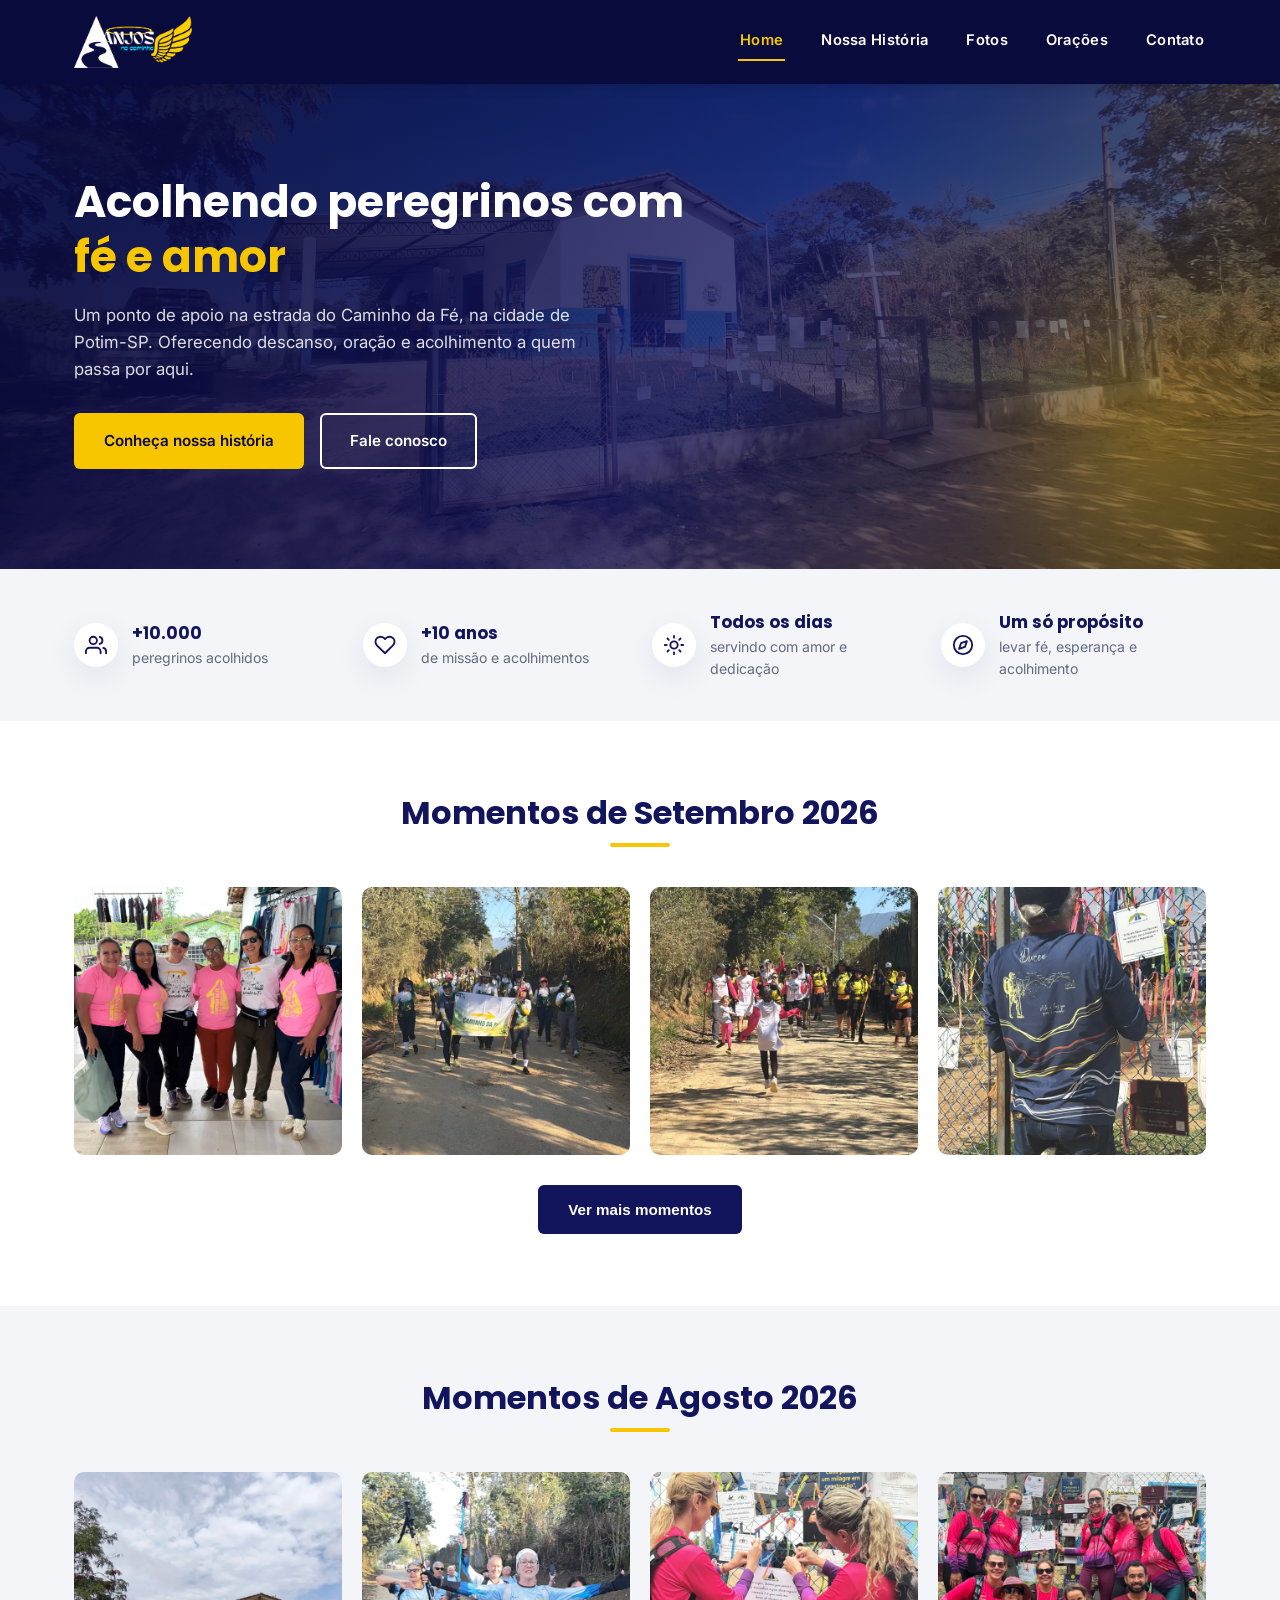
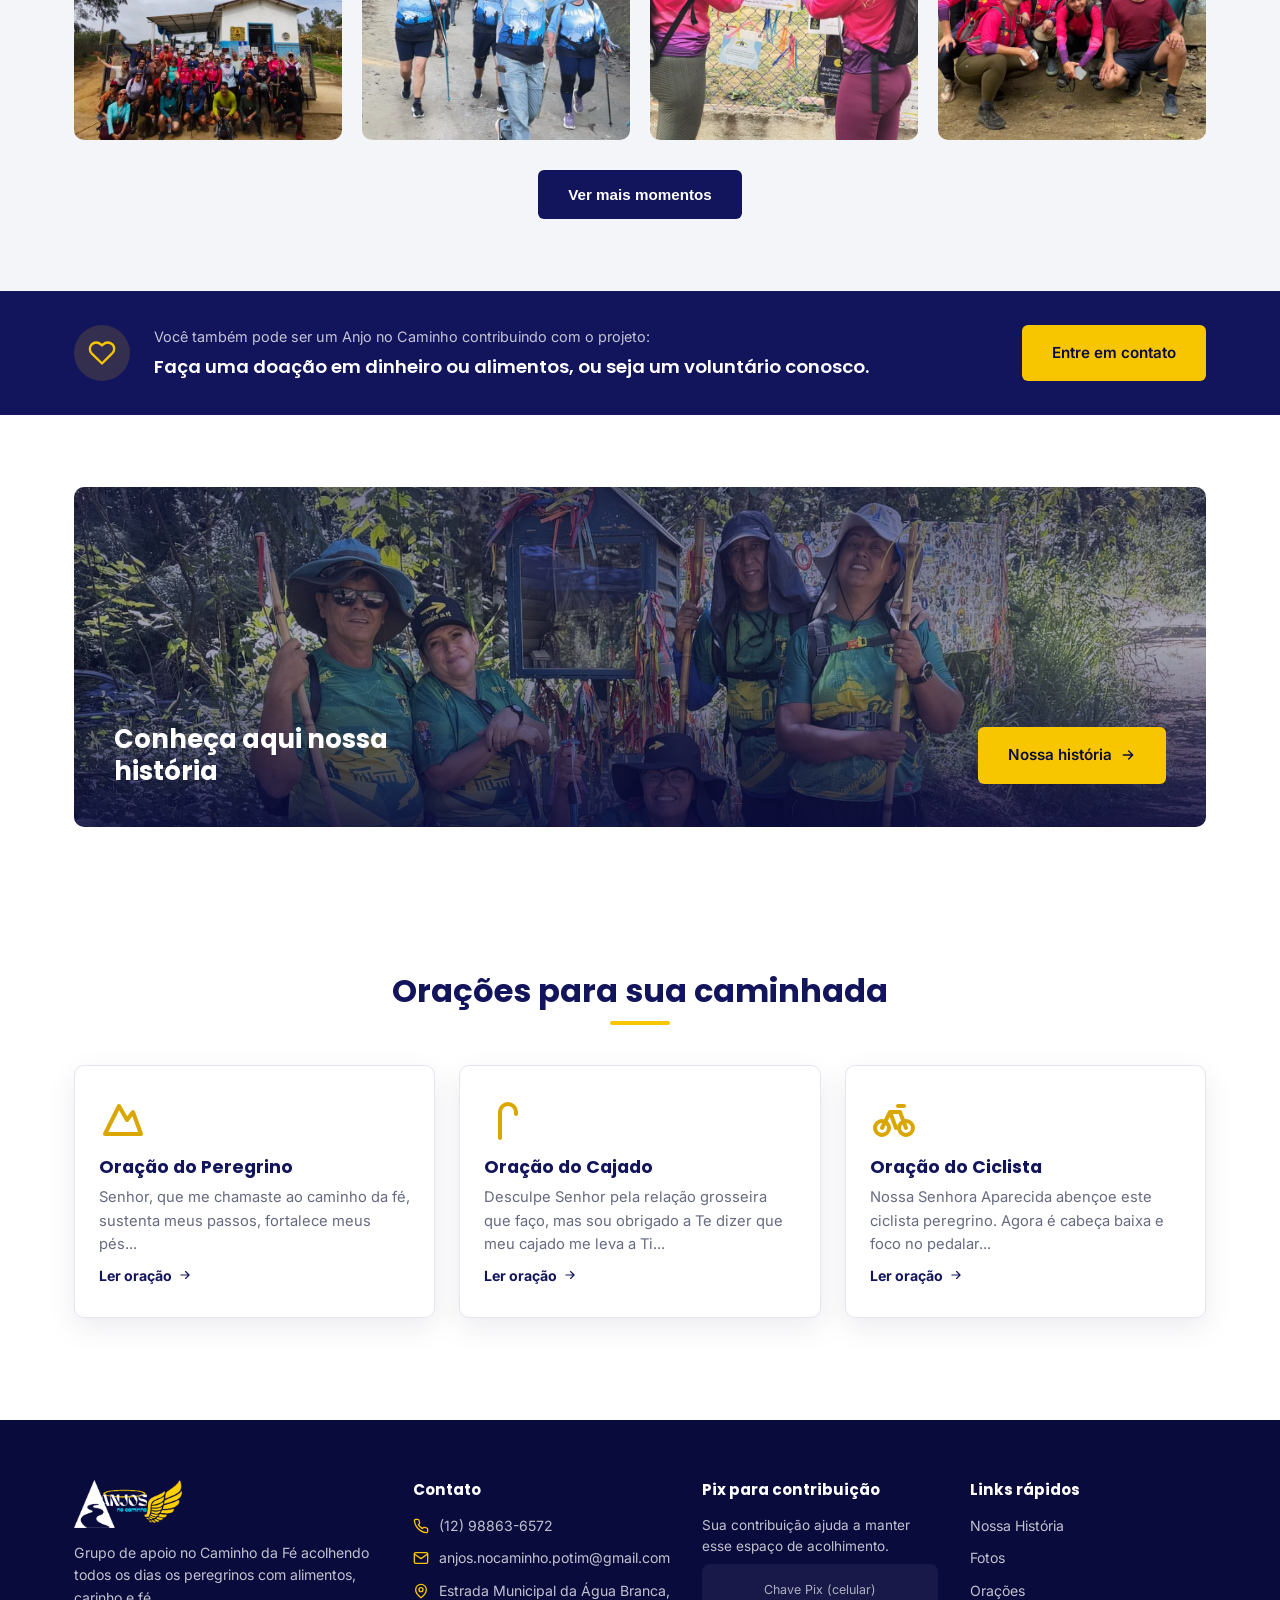
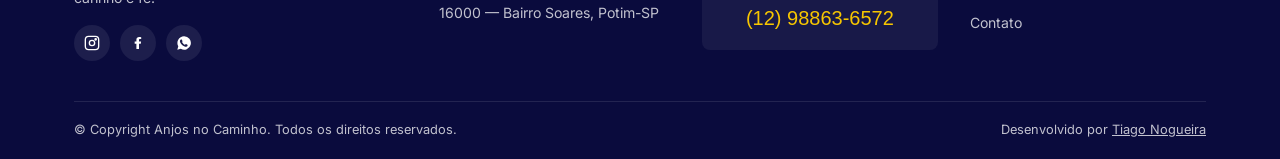
==== commit b832ee60: "Fotos por mês, modal de orações, dados reais e remoção de Eventos Home exibe os 2 meses de fotos mai" ====
--- a/index.html
+++ b/index.html
@@ -21,7 +21,6 @@
       <a href="index.html">Home</a>
       <a href="historia.html">Nossa História</a>
       <a href="fotos.html">Fotos</a>
-      <a href="eventos.html">Eventos</a>
       <a href="oracoes.html">Orações</a>
       <a href="contato.html">Contato</a>
     </nav>
@@ -71,90 +70,7 @@
   </div>
 </div>
 
-<section>
-  <div class="container">
-    <div class="section-head">
-      <h2>Momentos de Agosto</h2>
-      <div class="underline"></div>
-    </div>
-    <div class="photo-grid month-grid">
-      <button class="photo-thumb gallery-photo" data-group="agosto" data-full="images/agosto-26/full/foto-01.webp" data-alt="Peregrinos no Caminho da Fé - Agosto">
-        <img src="images/agosto-26/thumb/foto-01.webp" alt="Peregrinos no Caminho da Fé - Agosto" loading="lazy">
-      </button>
-      <button class="photo-thumb gallery-photo" data-group="agosto" data-full="images/agosto-26/full/foto-02.webp" data-alt="Peregrinos no Caminho da Fé - Agosto">
-        <img src="images/agosto-26/thumb/foto-02.webp" alt="Peregrinos no Caminho da Fé - Agosto" loading="lazy">
-      </button>
-      <button class="photo-thumb gallery-photo" data-group="agosto" data-full="images/agosto-26/full/foto-03.webp" data-alt="Peregrinos no Caminho da Fé - Agosto">
-        <img src="images/agosto-26/thumb/foto-03.webp" alt="Peregrinos no Caminho da Fé - Agosto" loading="lazy">
-      </button>
-      <button class="photo-thumb gallery-photo" data-group="agosto" data-full="images/agosto-26/full/foto-04.webp" data-alt="Peregrinos no Caminho da Fé - Agosto">
-        <img src="images/agosto-26/thumb/foto-04.webp" alt="Peregrinos no Caminho da Fé - Agosto" loading="lazy">
-      </button>
-      <button class="photo-thumb gallery-photo" data-group="agosto" data-full="images/agosto-26/full/foto-05.webp" data-alt="Peregrinos no Caminho da Fé - Agosto">
-        <img src="images/agosto-26/thumb/foto-05.webp" alt="Peregrinos no Caminho da Fé - Agosto" loading="lazy">
-      </button>
-      <button class="photo-thumb gallery-photo" data-group="agosto" data-full="images/agosto-26/full/foto-06.webp" data-alt="Peregrinos no Caminho da Fé - Agosto">
-        <img src="images/agosto-26/thumb/foto-06.webp" alt="Peregrinos no Caminho da Fé - Agosto" loading="lazy">
-      </button>
-      <button class="photo-thumb gallery-photo" data-group="agosto" data-full="images/agosto-26/full/foto-07.webp" data-alt="Peregrinos no Caminho da Fé - Agosto">
-        <img src="images/agosto-26/thumb/foto-07.webp" alt="Peregrinos no Caminho da Fé - Agosto" loading="lazy">
-      </button>
-      <button class="photo-thumb gallery-photo" data-group="agosto" data-full="images/agosto-26/full/foto-08.webp" data-alt="Peregrinos no Caminho da Fé - Agosto">
-        <img src="images/agosto-26/thumb/foto-08.webp" alt="Peregrinos no Caminho da Fé - Agosto" loading="lazy">
-      </button>
-      <button class="photo-thumb gallery-photo" data-group="agosto" data-full="images/agosto-26/full/foto-09.webp" data-alt="Peregrinos no Caminho da Fé - Agosto">
-        <img src="images/agosto-26/thumb/foto-09.webp" alt="Peregrinos no Caminho da Fé - Agosto" loading="lazy">
-      </button>
-      <button class="photo-thumb gallery-photo" data-group="agosto" data-full="images/agosto-26/full/foto-10.webp" data-alt="Peregrinos no Caminho da Fé - Agosto">
-        <img src="images/agosto-26/thumb/foto-10.webp" alt="Peregrinos no Caminho da Fé - Agosto" loading="lazy">
-      </button>
-      <button class="photo-thumb gallery-photo" data-group="agosto" data-full="images/agosto-26/full/foto-11.webp" data-alt="Peregrinos no Caminho da Fé - Agosto">
-        <img src="images/agosto-26/thumb/foto-11.webp" alt="Peregrinos no Caminho da Fé - Agosto" loading="lazy">
-      </button>
-    </div>
-    <div class="center-btn">
-      <button class="btn btn-navy" data-gallery="agosto">Ver mais momentos</button>
-    </div>
-  </div>
-</section>
-
-<section class="section-alt">
-  <div class="container">
-    <div class="section-head">
-      <h2>Momentos de Julho</h2>
-      <div class="underline"></div>
-    </div>
-    <div class="photo-grid month-grid">
-      <button class="photo-thumb gallery-photo" data-group="julho" data-full="images/julho-26/full/foto-01.webp" data-alt="Peregrinos no Caminho da Fé - Julho">
-        <img src="images/julho-26/thumb/foto-01.webp" alt="Peregrinos no Caminho da Fé - Julho" loading="lazy">
-      </button>
-      <button class="photo-thumb gallery-photo" data-group="julho" data-full="images/julho-26/full/foto-02.webp" data-alt="Peregrinos no Caminho da Fé - Julho">
-        <img src="images/julho-26/thumb/foto-02.webp" alt="Peregrinos no Caminho da Fé - Julho" loading="lazy">
-      </button>
-      <button class="photo-thumb gallery-photo" data-group="julho" data-full="images/julho-26/full/foto-03.webp" data-alt="Peregrinos no Caminho da Fé - Julho">
-        <img src="images/julho-26/thumb/foto-03.webp" alt="Peregrinos no Caminho da Fé - Julho" loading="lazy">
-      </button>
-      <button class="photo-thumb gallery-photo" data-group="julho" data-full="images/julho-26/full/foto-04.webp" data-alt="Peregrinos no Caminho da Fé - Julho">
-        <img src="images/julho-26/thumb/foto-04.webp" alt="Peregrinos no Caminho da Fé - Julho" loading="lazy">
-      </button>
-      <button class="photo-thumb gallery-photo" data-group="julho" data-full="images/julho-26/full/foto-05.webp" data-alt="Peregrinos no Caminho da Fé - Julho">
-        <img src="images/julho-26/thumb/foto-05.webp" alt="Peregrinos no Caminho da Fé - Julho" loading="lazy">
-      </button>
-      <button class="photo-thumb gallery-photo" data-group="julho" data-full="images/julho-26/full/foto-06.webp" data-alt="Peregrinos no Caminho da Fé - Julho">
-        <img src="images/julho-26/thumb/foto-06.webp" alt="Peregrinos no Caminho da Fé - Julho" loading="lazy">
-      </button>
-      <button class="photo-thumb gallery-photo" data-group="julho" data-full="images/julho-26/full/foto-07.webp" data-alt="Peregrinos no Caminho da Fé - Julho">
-        <img src="images/julho-26/thumb/foto-07.webp" alt="Peregrinos no Caminho da Fé - Julho" loading="lazy">
-      </button>
-      <button class="photo-thumb gallery-photo" data-group="julho" data-full="images/julho-26/full/foto-08.webp" data-alt="Peregrinos no Caminho da Fé - Julho">
-        <img src="images/julho-26/thumb/foto-08.webp" alt="Peregrinos no Caminho da Fé - Julho" loading="lazy">
-      </button>
-    </div>
-    <div class="center-btn">
-      <button class="btn btn-navy" data-gallery="julho">Ver mais momentos</button>
-    </div>
-  </div>
-</section>
+<div id="momentos-home"></div>
 
 <div class="lightbox">
   <button class="lightbox-close" aria-label="Fechar">
@@ -194,77 +110,6 @@
   </div>
 </section>
 
-<section class="section-alt">
-  <div class="container">
-    <div class="section-head">
-      <h2>Eventos no Caminho</h2>
-      <div class="underline"></div>
-    </div>
-    <div class="card-grid">
-
-      <div class="event-card">
-        <div class="photo-placeholder">
-          <svg viewBox="0 0 24 24" fill="none" stroke="currentColor" stroke-width="2" stroke-linecap="round" stroke-linejoin="round"><path d="M12 3v18"/><path d="M6 8h12"/></svg>
-          <span>Foto em breve</span>
-        </div>
-        <div class="event-body">
-          <span class="event-date">
-            <svg viewBox="0 0 24 24" fill="none" stroke="currentColor" stroke-width="2" stroke-linecap="round" stroke-linejoin="round"><rect x="3" y="4" width="18" height="18" rx="2"/><path d="M16 2v4M8 2v4M3 10h18"/></svg>
-            15 junho 2026
-          </span>
-          <h3>Missa dos peregrinos</h3>
-          <p>Missa especial em ação de graças por todos os peregrinos que passam pelo Caminho da Fé.</p>
-          <button class="event-more"><span>Saiba mais</span>
-            <svg viewBox="0 0 24 24" fill="none" stroke="currentColor" stroke-width="2" stroke-linecap="round" stroke-linejoin="round"><path d="M5 12h14M13 6l6 6-6 6"/></svg>
-          </button>
-          <div class="event-detail">Conteúdo de exemplo: inclua aqui local, horário e detalhes reais do evento.</div>
-        </div>
-      </div>
-
-      <div class="event-card">
-        <div class="photo-placeholder">
-          <svg viewBox="0 0 24 24" fill="none" stroke="currentColor" stroke-width="2" stroke-linecap="round" stroke-linejoin="round"><path d="M12 3v18"/><path d="M6 8h12"/></svg>
-          <span>Foto em breve</span>
-        </div>
-        <div class="event-body">
-          <span class="event-date">
-            <svg viewBox="0 0 24 24" fill="none" stroke="currentColor" stroke-width="2" stroke-linecap="round" stroke-linejoin="round"><rect x="3" y="4" width="18" height="18" rx="2"/><path d="M16 2v4M8 2v4M3 10h18"/></svg>
-            15 junho 2026
-          </span>
-          <h3>Terço dos Anjos</h3>
-          <p>Momento de oração em grupo, reunindo voluntários e peregrinos em um só coração.</p>
-          <button class="event-more"><span>Saiba mais</span>
-            <svg viewBox="0 0 24 24" fill="none" stroke="currentColor" stroke-width="2" stroke-linecap="round" stroke-linejoin="round"><path d="M5 12h14M13 6l6 6-6 6"/></svg>
-          </button>
-          <div class="event-detail">Conteúdo de exemplo: inclua aqui local, horário e detalhes reais do evento.</div>
-        </div>
-      </div>
-
-      <div class="event-card">
-        <div class="photo-placeholder">
-          <svg viewBox="0 0 24 24" fill="none" stroke="currentColor" stroke-width="2" stroke-linecap="round" stroke-linejoin="round"><path d="M12 3v18"/><path d="M6 8h12"/></svg>
-          <span>Foto em breve</span>
-        </div>
-        <div class="event-body">
-          <span class="event-date">
-            <svg viewBox="0 0 24 24" fill="none" stroke="currentColor" stroke-width="2" stroke-linecap="round" stroke-linejoin="round"><rect x="3" y="4" width="18" height="18" rx="2"/><path d="M16 2v4M8 2v4M3 10h18"/></svg>
-            15 junho 2026
-          </span>
-          <h3>Festa de Nossa Senhora</h3>
-          <p>Celebração em ação de graças, com missa, partilha e confraternização entre voluntários.</p>
-          <button class="event-more"><span>Saiba mais</span>
-            <svg viewBox="0 0 24 24" fill="none" stroke="currentColor" stroke-width="2" stroke-linecap="round" stroke-linejoin="round"><path d="M5 12h14M13 6l6 6-6 6"/></svg>
-          </button>
-          <div class="event-detail">Conteúdo de exemplo: inclua aqui local, horário e detalhes reais do evento.</div>
-        </div>
-      </div>
-
-    </div>
-    <div class="center-btn">
-      <a href="eventos.html" class="btn btn-navy">Ver todos os eventos</a>
-    </div>
-  </div>
-</section>
 
 <section>
   <div class="container">
@@ -275,45 +120,33 @@
     <div class="card-grid">
 
       <div class="prayer-card">
-        <span class="prayer-icon">
-          <svg viewBox="0 0 24 24" fill="none" stroke="currentColor" stroke-width="2" stroke-linecap="round" stroke-linejoin="round"><path d="M3 20 10 6l4 7 3-4 4 11H3Z"/></svg>
-        </span>
+        <span class="prayer-icon"><svg viewBox="0 0 24 24" fill="none" stroke="currentColor" stroke-width="2" stroke-linecap="round" stroke-linejoin="round"><path d="M3 20 10 6l4 7 3-4 4 11H3Z"/></svg></span>
         <h3>Oração do Peregrino</h3>
-        <p>Deus, abençoe esse caminho e proteja todos os peregrinos que estão nessa jornada...</p>
-        <button class="prayer-toggle"><span>Ler oração</span>
+        <p>Senhor, que me chamaste ao caminho da fé, sustenta meus passos, fortalece meus pés...</p>
+        <button type="button" class="prayer-toggle"><span>Ler oração</span>
           <svg viewBox="0 0 24 24" fill="none" stroke="currentColor" stroke-width="2" stroke-linecap="round" stroke-linejoin="round"><path d="M5 12h14M13 6l6 6-6 6"/></svg>
         </button>
-        <div class="prayer-full">Texto de exemplo — substitua pelo texto real da oração.
-
-Senhor, abençoe este caminho que piso e guarda meus passos a cada dia. Dá-me forças para seguir em frente, fé para não desanimar e um coração aberto para acolher quem cruzar minha estrada. Amém.</div>
+        <div class="prayer-full">Senhor, que me chamaste ao caminho da fé, sustenta meus passos, fortalece meus pés, purifica meu coração. Que cada passo seja oração, que cada paisagem revele Tua beleza, que cada encontro me aproxime de Ti. Sob o olhar de Maria, guia-me com ternura. Até Te encontrar no silêncio do santuário e no altar do meu próprio coração.</div>
       </div>
 
       <div class="prayer-card">
-        <span class="prayer-icon">
-          <svg viewBox="0 0 24 24" fill="none" stroke="currentColor" stroke-width="2" stroke-linecap="round" stroke-linejoin="round"><path d="m2 8 4 4 6-8 6 8 4-4-2 12H4Z"/></svg>
-        </span>
-        <h3>Consagração a Nossa Senhora</h3>
-        <p>Deus, abençoe esse caminho e proteja todos os peregrinos que estão nessa jornada...</p>
-        <button class="prayer-toggle"><span>Ler oração</span>
+        <span class="prayer-icon"><svg viewBox="0 0 24 24" fill="none" stroke="currentColor" stroke-width="2" stroke-linecap="round" stroke-linejoin="round"><path d="M8 22V9a4 4 0 1 1 8 0v1"/></svg></span>
+        <h3>Oração do Cajado</h3>
+        <p>Desculpe Senhor pela relação grosseira que faço, mas sou obrigado a Te dizer que meu cajado me leva a Ti...</p>
+        <button type="button" class="prayer-toggle"><span>Ler oração</span>
           <svg viewBox="0 0 24 24" fill="none" stroke="currentColor" stroke-width="2" stroke-linecap="round" stroke-linejoin="round"><path d="M5 12h14M13 6l6 6-6 6"/></svg>
         </button>
-        <div class="prayer-full">Texto de exemplo — substitua pelo texto real da oração.
-
-Ó Nossa Senhora Aparecida, mãe e protetora de todos os peregrinos, coloco em vossas mãos esta caminhada. Guiai meus passos, confortai meu coração e intercedei por mim junto a Deus. Amém.</div>
+        <div class="prayer-full">Desculpe Senhor pela relação grosseira que faço, mas sou obrigado a Te dizer que meu cajado me leva a Ti. Sei que é ousadia, mas a rusticidade daquele cabo de enxada me fez meditar... O cajado acompanha o peregrino do início ao fim de sua peregrinação, assim como o Senhor o acompanha na vida. Nos momentos de cansaço, o peregrino se apoia no cajado para descansar... Quando tudo está fácil, o cajado é carregado na mão, quase esquecido, assim como muitas vezes o Senhor é esquecido na vida. Há o temor de esquecer o cajado em algum lugar, assim como há o medo de esquecer o Senhor. Obrigado, Senhor, por ser o eterno cajado na minha vida.</div>
       </div>
 
       <div class="prayer-card">
-        <span class="prayer-icon">
-          <svg viewBox="0 0 24 24" fill="none" stroke="currentColor" stroke-width="2" stroke-linecap="round" stroke-linejoin="round"><path d="M9.59 4.59A2 2 0 1 1 11 8H2m10.59 11.41A2 2 0 1 0 14 16H2m15.73-8.27A2.5 2.5 0 1 1 19.5 12H2"/></svg>
-        </span>
-        <h3>Oração ao Espírito Santo</h3>
-        <p>Deus, abençoe esse caminho e proteja todos os peregrinos que estão nessa jornada...</p>
-        <button class="prayer-toggle"><span>Ler oração</span>
+        <span class="prayer-icon"><svg viewBox="0 0 24 24" fill="none" stroke="currentColor" stroke-width="2" stroke-linecap="round" stroke-linejoin="round"><circle cx="6" cy="17" r="3.5"/><circle cx="18" cy="17" r="3.5"/><path d="M6 17l4-8h5l3 8M10 9l3 8M14 6h3"/></svg></span>
+        <h3>Oração do Ciclista</h3>
+        <p>Nossa Senhora Aparecida abençoe este ciclista peregrino. Agora é cabeça baixa e foco no pedalar...</p>
+        <button type="button" class="prayer-toggle"><span>Ler oração</span>
           <svg viewBox="0 0 24 24" fill="none" stroke="currentColor" stroke-width="2" stroke-linecap="round" stroke-linejoin="round"><path d="M5 12h14M13 6l6 6-6 6"/></svg>
         </button>
-        <div class="prayer-full">Texto de exemplo — substitua pelo texto real da oração.
-
-Vinde, Espírito Santo, iluminai meus passos nesta caminhada. Dai-me sabedoria para as escolhas, força para os momentos difíceis e paz para o coração. Amém.</div>
+        <div class="prayer-full">Nossa Senhora Aparecida abençoe este ciclista peregrino. Agora é cabeça baixa e foco no pedalar. Abençoe a trilha sonora dos pássaros e as paisagens deslumbrantes deste percurso! Estarei em prece e oração. E se a estrada ficar estreita, esburacada, lameada, não me deixe faltar perseverança. Abençoe os freios, câmbio e pneus desta minha humilde bicicleta. E que os bons ventos das montanhas possam estar presentes neste percurso aliviando mesmo que por um minuto qualquer desgaste da força invencível do sol.</div>
       </div>
 
     </div>
@@ -327,33 +160,29 @@
         <img src="images/logo-claro.png" alt="Anjos no Caminho">
         <p>Grupo de apoio no Caminho da Fé acolhendo todos os dias os peregrinos com alimentos, carinho e fé.</p>
         <div class="social-icons">
-          <a href="#" aria-label="Instagram"><svg viewBox="0 0 24 24" fill="none" stroke="currentColor" stroke-width="2" stroke-linecap="round" stroke-linejoin="round"><rect x="2" y="2" width="20" height="20" rx="5"/><circle cx="12" cy="12" r="4"/><circle cx="17.5" cy="6.5" r="1"/></svg></a>
-          <a href="#" aria-label="Facebook"><svg viewBox="0 0 24 24" fill="currentColor"><path d="M13.5 21v-8h2.7l.4-3.2h-3.1V7.7c0-.9.3-1.6 1.6-1.6h1.7V3.2C15.9 3.1 14.9 3 13.7 3c-2.4 0-4.1 1.5-4.1 4.2v2.6H7v3.2h2.6V21h3.9Z"/></svg></a>
-          <a href="#" aria-label="WhatsApp"><svg viewBox="0 0 24 24" fill="currentColor"><path d="M12 2a10 10 0 0 0-8.6 15L2 22l5.2-1.4A10 10 0 1 0 12 2Zm5.6 14.3c-.2.7-1.4 1.3-2 1.4-.5.1-1.1.1-1.8-.1-.4-.1-1-.3-1.7-.6-3-1.3-4.9-4.3-5-4.5-.1-.2-1.2-1.6-1.2-3s.7-2.1 1-2.4c.3-.3.6-.4.8-.4h.6c.2 0 .4 0 .6.5l.8 2c.1.2.1.4 0 .6l-.4.5c-.1.2-.3.3-.1.6.2.3.8 1.3 1.7 2.1 1.1 1 2.1 1.4 2.4 1.5.3.1.5.1.6-.1l.6-.7c.2-.3.4-.2.6-.1l1.8.9c.2.1.4.2.4.4 0 .2 0 .9-.2 1.4Z"/></svg></a>
+          <a href="https://www.instagram.com/anjosnocaminho_potim_sp/" target="_blank" rel="noopener" aria-label="Instagram"><svg viewBox="0 0 24 24" fill="none" stroke="currentColor" stroke-width="2" stroke-linecap="round" stroke-linejoin="round"><rect x="2" y="2" width="20" height="20" rx="5"/><circle cx="12" cy="12" r="4"/><circle cx="17.5" cy="6.5" r="1"/></svg></a>
+          <a href="https://www.facebook.com/profile.php?id=100094612785842" target="_blank" rel="noopener" aria-label="Facebook"><svg viewBox="0 0 24 24" fill="currentColor"><path d="M13.5 21v-8h2.7l.4-3.2h-3.1V7.7c0-.9.3-1.6 1.6-1.6h1.7V3.2C15.9 3.1 14.9 3 13.7 3c-2.4 0-4.1 1.5-4.1 4.2v2.6H7v3.2h2.6V21h3.9Z"/></svg></a>
+          <a href="https://wa.me/5512988636572" target="_blank" rel="noopener" aria-label="WhatsApp"><svg viewBox="0 0 24 24" fill="currentColor"><path d="M12 2a10 10 0 0 0-8.6 15L2 22l5.2-1.4A10 10 0 1 0 12 2Zm5.6 14.3c-.2.7-1.4 1.3-2 1.4-.5.1-1.1.1-1.8-.1-.4-.1-1-.3-1.7-.6-3-1.3-4.9-4.3-5-4.5-.1-.2-1.2-1.6-1.2-3s.7-2.1 1-2.4c.3-.3.6-.4.8-.4h.6c.2 0 .4 0 .6.5l.8 2c.1.2.1.4 0 .6l-.4.5c-.1.2-.3.3-.1.6.2.3.8 1.3 1.7 2.1 1.1 1 2.1 1.4 2.4 1.5.3.1.5.1.6-.1l.6-.7c.2-.3.4-.2.6-.1l1.8.9c.2.1.4.2.4.4 0 .2 0 .9-.2 1.4Z"/></svg></a>
         </div>
       </div>
       <div class="footer-col">
         <h4>Contato</h4>
         <ul class="footer-contact">
-          <li><svg viewBox="0 0 24 24" fill="none" stroke="currentColor" stroke-width="2" stroke-linecap="round" stroke-linejoin="round"><path d="M22 16.92v3a2 2 0 0 1-2.18 2 19.79 19.79 0 0 1-8.63-3.07 19.5 19.5 0 0 1-6-6 19.79 19.79 0 0 1-3.07-8.67A2 2 0 0 1 4.11 2h3a2 2 0 0 1 2 1.72c.127.96.362 1.903.7 2.81a2 2 0 0 1-.45 2.11L8.09 9.91a16 16 0 0 0 6 6l1.27-1.27a2 2 0 0 1 2.11-.45c.907.338 1.85.573 2.81.7A2 2 0 0 1 22 16.92z"/></svg><span>(00) 00000-0000</span></li>
-          <li><svg viewBox="0 0 24 24" fill="none" stroke="currentColor" stroke-width="2" stroke-linecap="round" stroke-linejoin="round"><path d="M4 4h16a2 2 0 0 1 2 2v12a2 2 0 0 1-2 2H4a2 2 0 0 1-2-2V6a2 2 0 0 1 2-2z"/><path d="m22 6-10 7L2 6"/></svg><span>contato@anjosnocaminho.org.br</span></li>
-          <li><svg viewBox="0 0 24 24" fill="none" stroke="currentColor" stroke-width="2" stroke-linecap="round" stroke-linejoin="round"><path d="M20 10c0 6-8 12-8 12s-8-6-8-12a8 8 0 0 1 16 0Z"/><circle cx="12" cy="10" r="3"/></svg><span>Endereço a definir — Potim, SP</span></li>
+          <li><svg viewBox="0 0 24 24" fill="none" stroke="currentColor" stroke-width="2" stroke-linecap="round" stroke-linejoin="round"><path d="M22 16.92v3a2 2 0 0 1-2.18 2 19.79 19.79 0 0 1-8.63-3.07 19.5 19.5 0 0 1-6-6 19.79 19.79 0 0 1-3.07-8.67A2 2 0 0 1 4.11 2h3a2 2 0 0 1 2 1.72c.127.96.362 1.903.7 2.81a2 2 0 0 1-.45 2.11L8.09 9.91a16 16 0 0 0 6 6l1.27-1.27a2 2 0 0 1 2.11-.45c.907.338 1.85.573 2.81.7A2 2 0 0 1 22 16.92z"/></svg><span><a href="tel:+5512988636572">(12) 98863-6572</a></span></li>
+          <li><svg viewBox="0 0 24 24" fill="none" stroke="currentColor" stroke-width="2" stroke-linecap="round" stroke-linejoin="round"><path d="M4 4h16a2 2 0 0 1 2 2v12a2 2 0 0 1-2 2H4a2 2 0 0 1-2-2V6a2 2 0 0 1 2-2z"/><path d="m22 6-10 7L2 6"/></svg><span><a href="mailto:anjos.nocaminho.potim@gmail.com">anjos.nocaminho.potim@gmail.com</a></span></li>
+          <li><svg viewBox="0 0 24 24" fill="none" stroke="currentColor" stroke-width="2" stroke-linecap="round" stroke-linejoin="round"><path d="M20 10c0 6-8 12-8 12s-8-6-8-12a8 8 0 0 1 16 0Z"/><circle cx="12" cy="10" r="3"/></svg><span>Estrada Municipal da Água Branca, 16000 — Bairro Soares, Potim-SP</span></li>
         </ul>
       </div>
       <div class="footer-col">
         <h4>Pix para contribuição</h4>
         <p style="font-size:.85rem;margin-bottom:6px;">Sua contribuição ajuda a manter esse espaço de acolhimento.</p>
-        <div class="pix-box">
-          <div class="pix-qr"><svg viewBox="0 0 24 24" fill="currentColor"><rect x="3" y="3" width="7" height="7"/><rect x="14" y="3" width="7" height="7"/><rect x="3" y="14" width="7" height="7"/><rect x="14" y="14" width="3" height="3"/><rect x="18" y="14" width="3" height="3"/><rect x="14" y="18" width="3" height="3"/><rect x="18" y="18" width="3" height="3"/></svg></div>
-          <div class="pix-key">CHAVE PIX DE EXEMPLO — substituir</div>
-        </div>
+        <div class="pix-box"><div class="pix-label">Chave Pix (celular)</div><div class="pix-number">(12) 98863-6572</div></div>
       </div>
       <div class="footer-col">
         <h4>Links rápidos</h4>
         <ul>
           <li><a href="historia.html">Nossa História</a></li>
           <li><a href="fotos.html">Fotos</a></li>
-          <li><a href="eventos.html">Eventos</a></li>
           <li><a href="oracoes.html">Orações</a></li>
           <li><a href="contato.html">Contato</a></li>
         </ul>
@@ -361,11 +190,12 @@
     </div>
     <div class="footer-bottom">
       <span>&copy; Copyright Anjos no Caminho. Todos os direitos reservados.</span>
-      <span>Site em desenvolvimento</span>
+      <span>Desenvolvido por <a href="https://www.instagram.com/tiago.cnog/" target="_blank" rel="noopener">Tiago Nogueira</a></span>
     </div>
   </div>
 </footer>
 
+<script src="js/fotos-data.js"></script>
 <script src="js/main.js"></script>
 </body>
 </html>
--- a/css/style.css
+++ b/css/style.css
@@ -437,6 +437,15 @@
   font-weight: 600;
 }
 
+/* ---------- Foto da página Nossa História ---------- */
+.history-photo {
+  width: 100%;
+  aspect-ratio: 3 / 4;
+  object-fit: cover;
+  border-radius: var(--radius);
+  box-shadow: var(--shadow);
+}
+
 /* ---------- CTA história (home) ---------- */
 .history-cta {
   position: relative;
@@ -630,6 +639,67 @@
   height: 14px;
 }
 
+/* ---------- Modal de oração ---------- */
+.prayer-modal {
+  position: fixed;
+  inset: 0;
+  background: rgba(10, 11, 61, 0.88);
+  display: none;
+  align-items: center;
+  justify-content: center;
+  z-index: 1100;
+  padding: 24px 16px;
+}
+
+.prayer-modal.open {
+  display: flex;
+}
+
+.prayer-modal-box {
+  position: relative;
+  background: var(--white);
+  border-radius: var(--radius);
+  width: min(640px, 100%);
+  max-height: 88vh;
+  overflow-y: auto;
+  padding: 36px 32px 32px;
+  border-top: 5px solid var(--gold);
+  box-shadow: 0 20px 60px rgba(0, 0, 0, 0.45);
+}
+
+.prayer-modal-box h3 {
+  font-size: 1.4rem;
+  margin-bottom: 16px;
+  padding-right: 32px;
+}
+
+.prayer-modal-text {
+  white-space: pre-line;
+  color: var(--text);
+  line-height: 1.8;
+  font-size: 1rem;
+}
+
+.prayer-modal-close {
+  position: absolute;
+  top: 10px;
+  right: 14px;
+  background: none;
+  border: none;
+  font-size: 2rem;
+  line-height: 1;
+  color: var(--navy);
+  cursor: pointer;
+}
+
+.prayer-modal-close:hover {
+  color: var(--gold-dark);
+}
+
+@media (max-width: 520px) {
+  .prayer-modal-box { padding: 32px 20px 24px; }
+}
+
 /* ---------- Footer ---------- */
 .site-footer {
   background: var(--navy-deep);
@@ -737,6 +807,32 @@
   font-size: 0.78rem;
   overflow-wrap: break-word;
   color: rgba(255, 255, 255, 0.65);
+}
+
+.pix-label {
+  font-size: 0.78rem;
+  color: rgba(255, 255, 255, 0.65);
+}
+
+.pix-number {
+  font-family: var(--font-heading);
+  font-size: 1.25rem;
+  color: var(--gold);
+  margin-top: 2px;
+}
+
+.footer-contact a:hover,
+.footer-bottom a:hover {
+  color: var(--gold);
+}
+
+.footer-bottom a {
+  text-decoration: underline;
+}
+
+.contact-info-list a:hover {
+  color: var(--navy);
+  text-decoration: underline;
 }
 
 .footer-bottom {
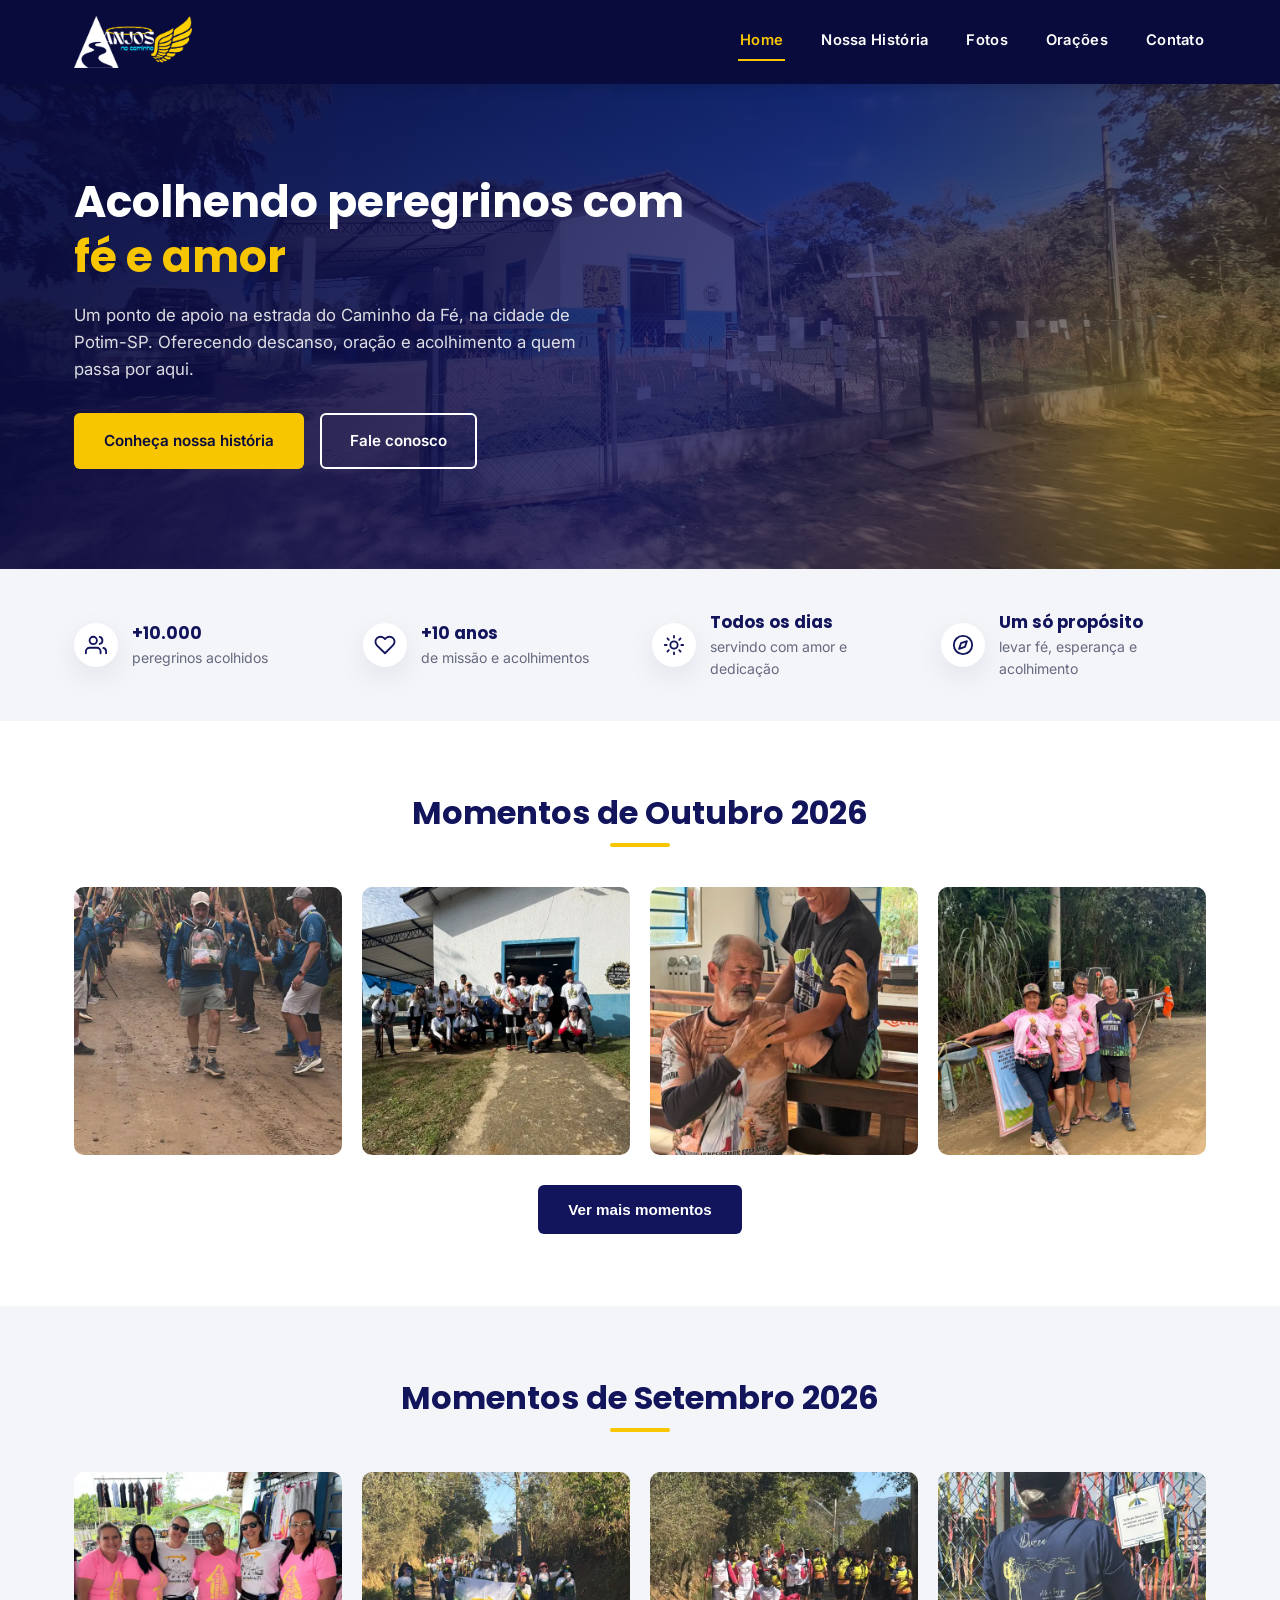
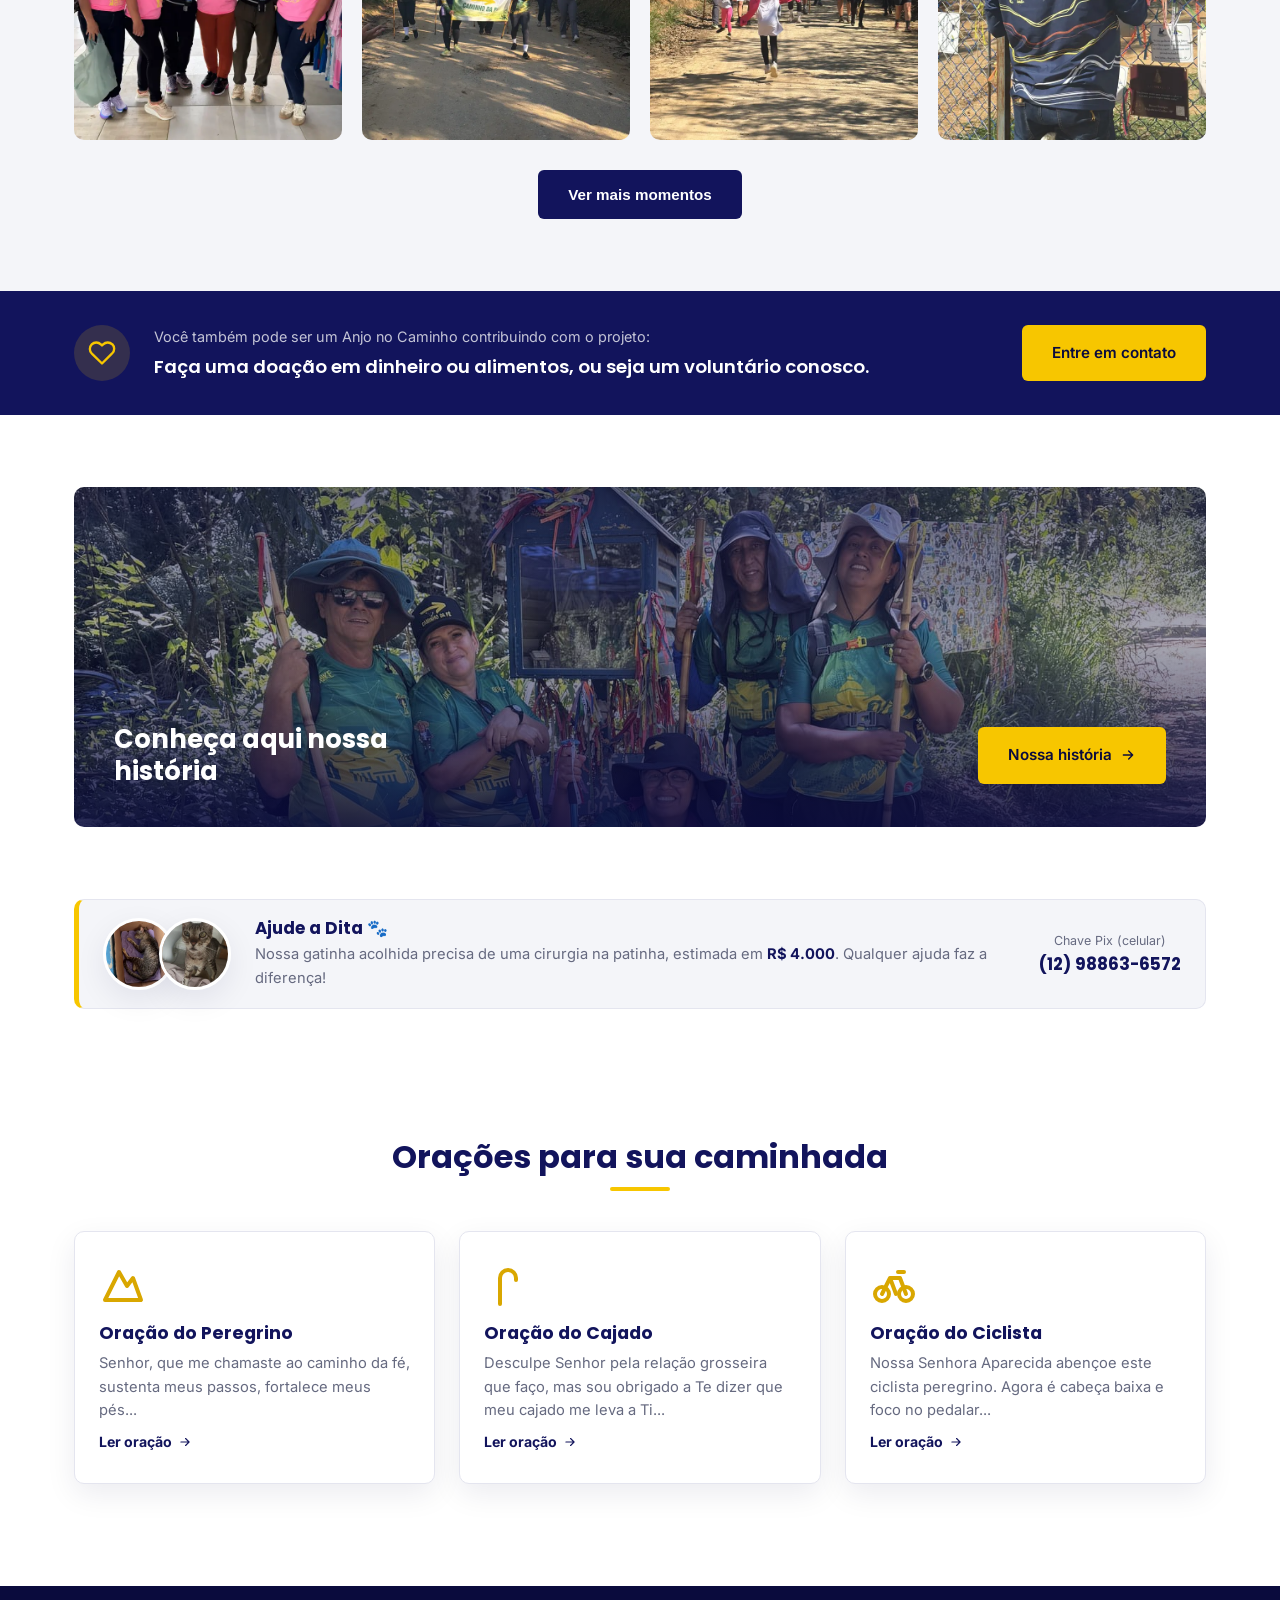
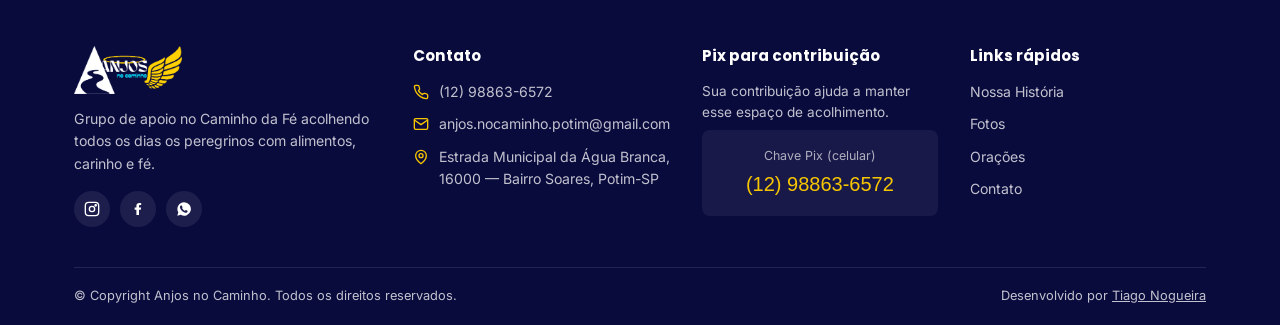
==== commit c6aa612a: "Move apoio à Dita para a Home em formato compacto Substitui a seção grande da página Nossa História " ====
--- a/index.html
+++ b/index.html
@@ -110,6 +110,22 @@
   </div>
 </section>
 
+<section class="dita-section">
+  <div class="container">
+    <div class="dita-card">
+      <div class="dita-photos">
+        <img src="images/dita-1.webp" alt="Dita, gatinha acolhida pelo grupo" loading="lazy">
+        <img src="images/dita-2.webp" alt="Dita, gatinha acolhida pelo grupo" loading="lazy">
+      </div>
+      <div class="dita-text">
+        <h3>Ajude a Dita 🐾</h3>
+        <p>Nossa gatinha acolhida precisa de uma cirurgia na patinha, estimada em <strong>R$ 4.000</strong>. Qualquer ajuda faz a diferença!</p>
+      </div>
+      <div class="dita-pix">Chave Pix (celular)<strong>(12) 98863-6572</strong></div>
+    </div>
+  </div>
+</section>
+
 
 <section>
   <div class="container">
--- a/css/style.css
+++ b/css/style.css
@@ -444,6 +444,59 @@
   object-fit: cover;
   border-radius: var(--radius);
   box-shadow: var(--shadow);
+}
+
+/* ---------- Apoio à Dita (home) ---------- */
+.dita-section { padding: 0 0 56px; }
+
+.dita-card {
+  display: flex;
+  align-items: center;
+  gap: 24px;
+  background: var(--bg-light);
+  border: 1px solid var(--border);
+  border-left: 5px solid var(--gold);
+  border-radius: var(--radius);
+  padding: 18px 24px;
+}
+
+.dita-photos { display: flex; flex-shrink: 0; }
+
+.dita-photos img {
+  width: 72px;
+  height: 72px;
+  object-fit: cover;
+  border-radius: 50%;
+  border: 3px solid var(--white);
+  box-shadow: var(--shadow);
+}
+
+.dita-photos img + img { margin-left: -16px; }
+
+.dita-text { flex: 1; }
+
+.dita-text h3 { font-size: 1.05rem; margin-bottom: 4px; }
+
+.dita-text p { color: var(--text-light); font-size: 0.92rem; }
+
+.dita-text strong { color: var(--navy); }
+
+.dita-pix {
+  flex-shrink: 0;
+  text-align: center;
+  font-size: 0.78rem;
+  color: var(--text-light);
+}
+
+.dita-pix strong {
+  display: block;
+  font-family: var(--font-heading);
+  font-size: 1.05rem;
+  color: var(--navy);
+}
+
+@media (max-width: 720px) {
+  .dita-card { flex-direction: column; text-align: center; gap: 14px; }
 }
 
 /* ---------- CTA história (home) ---------- */
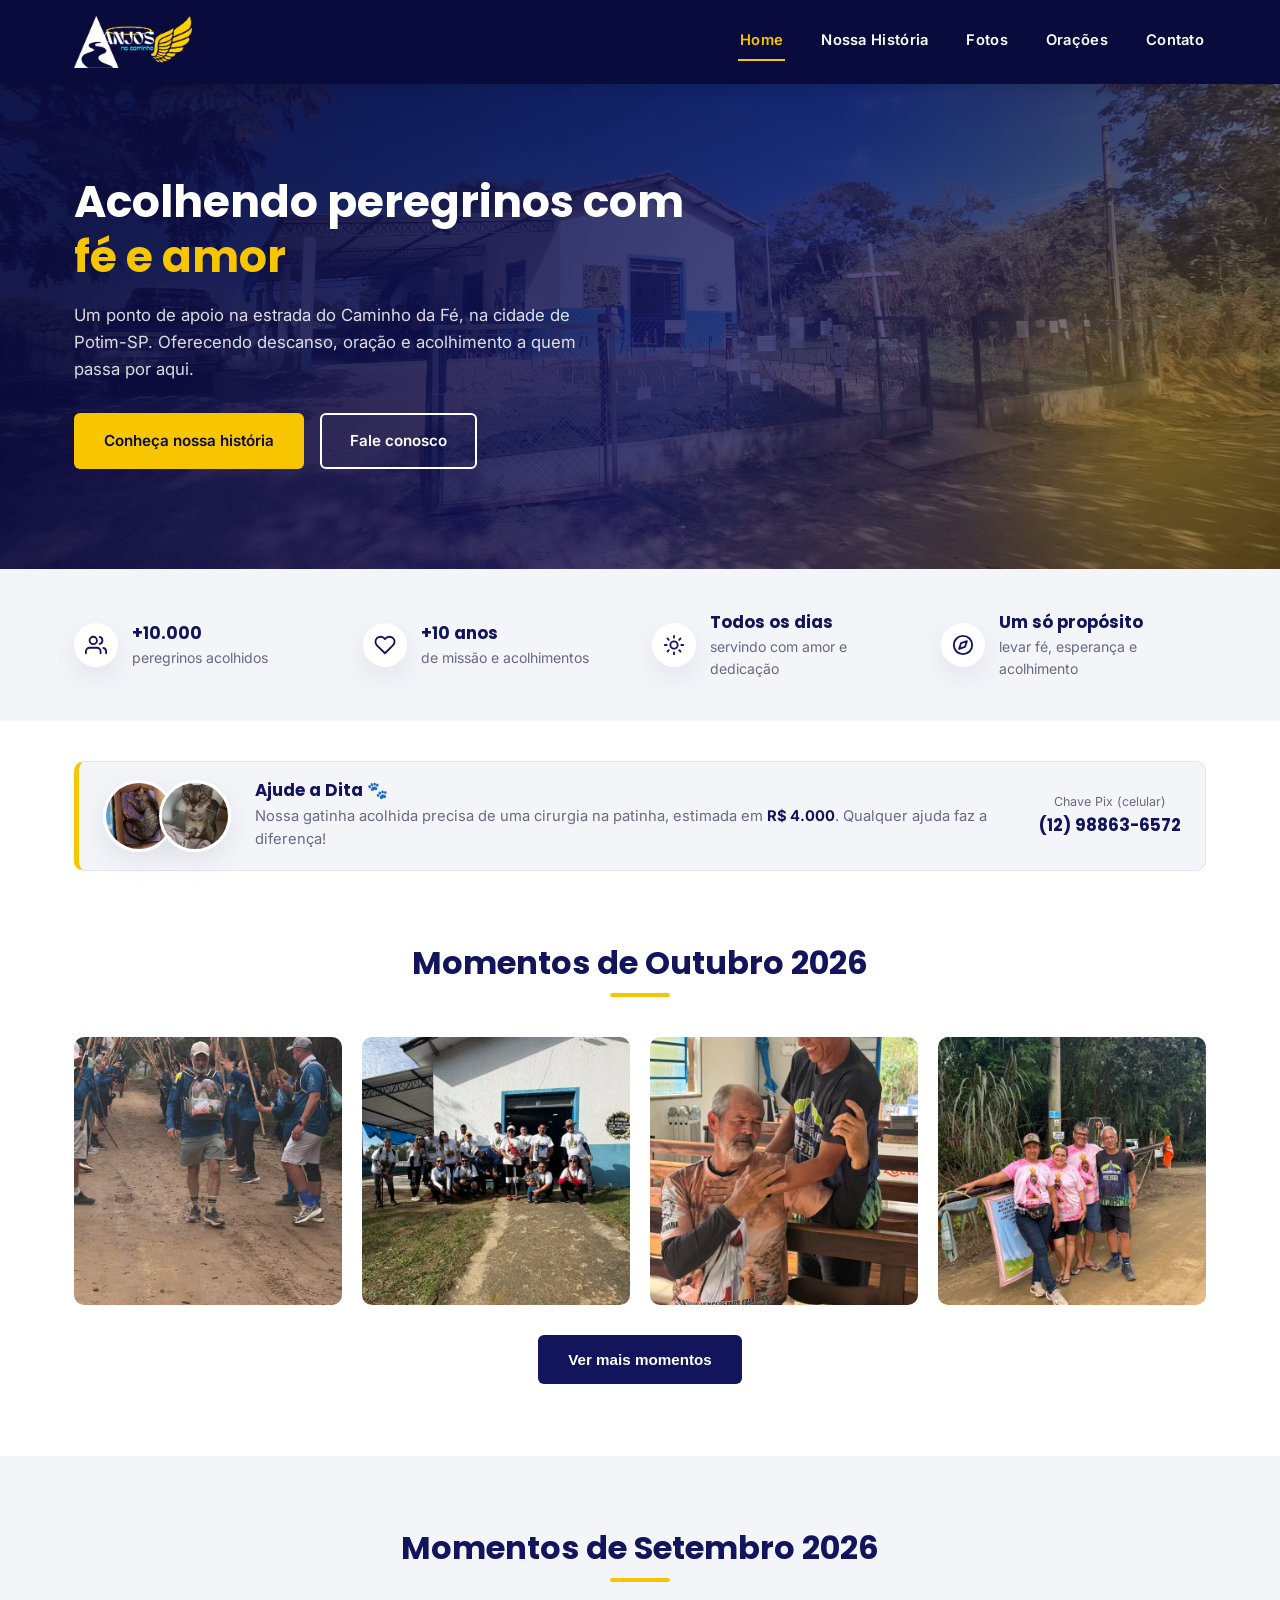
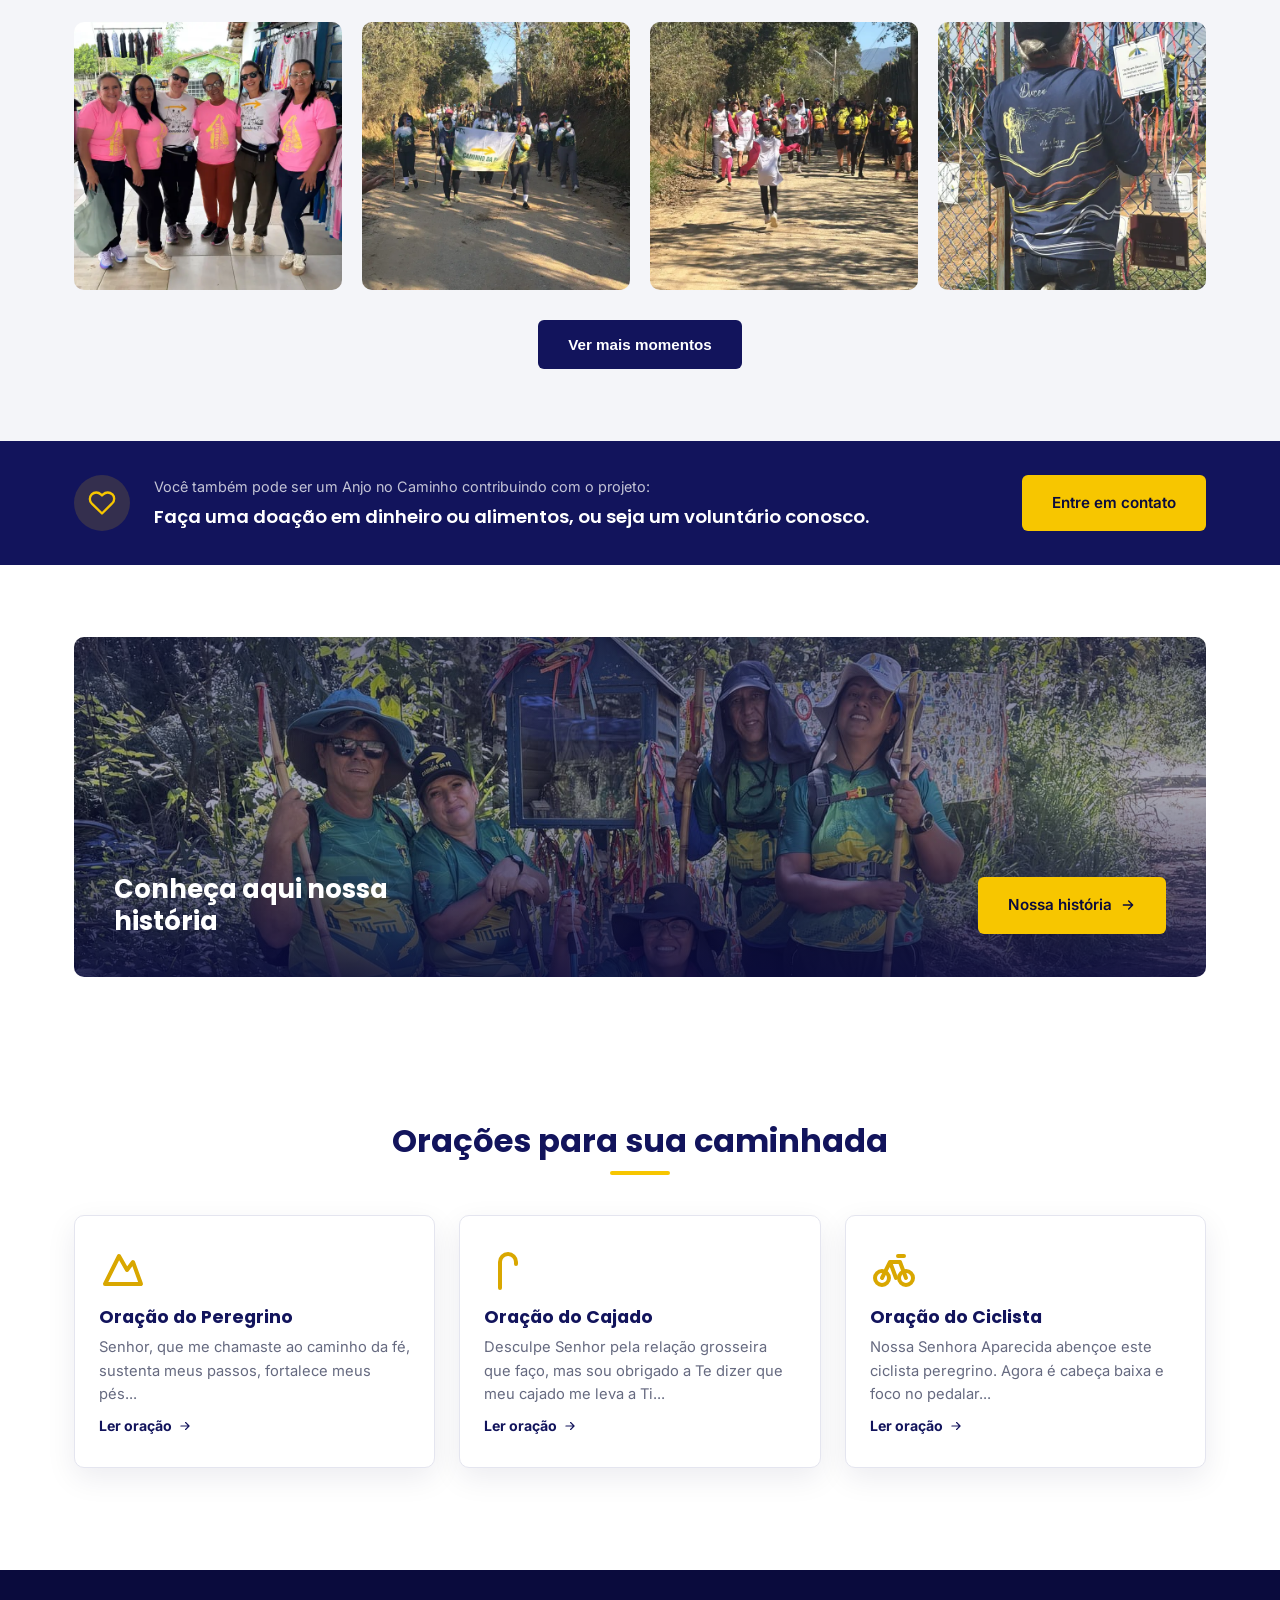
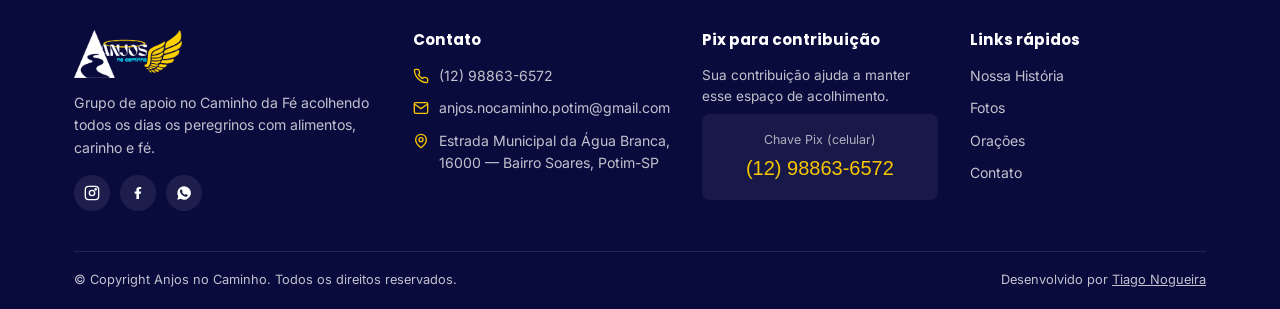
==== commit 0eda2700: "Posiciona o apoio à Dita acima dos momentos de outubro Co-Authored-By: Claude Sonnet 5.5 <noreply@an" ====
--- a/index.html
+++ b/index.html
@@ -70,6 +70,22 @@
   </div>
 </div>
 
+<section class="dita-section">
+  <div class="container">
+    <div class="dita-card">
+      <div class="dita-photos">
+        <img src="images/dita-1.webp" alt="Dita, gatinha acolhida pelo grupo" loading="lazy">
+        <img src="images/dita-2.webp" alt="Dita, gatinha acolhida pelo grupo" loading="lazy">
+      </div>
+      <div class="dita-text">
+        <h3>Ajude a Dita 🐾</h3>
+        <p>Nossa gatinha acolhida precisa de uma cirurgia na patinha, estimada em <strong>R$ 4.000</strong>. Qualquer ajuda faz a diferença!</p>
+      </div>
+      <div class="dita-pix">Chave Pix (celular)<strong>(12) 98863-6572</strong></div>
+    </div>
+  </div>
+</section>
+
 <div id="momentos-home"></div>
 
 <div class="lightbox">
@@ -110,23 +126,6 @@
   </div>
 </section>
 
-<section class="dita-section">
-  <div class="container">
-    <div class="dita-card">
-      <div class="dita-photos">
-        <img src="images/dita-1.webp" alt="Dita, gatinha acolhida pelo grupo" loading="lazy">
-        <img src="images/dita-2.webp" alt="Dita, gatinha acolhida pelo grupo" loading="lazy">
-      </div>
-      <div class="dita-text">
-        <h3>Ajude a Dita 🐾</h3>
-        <p>Nossa gatinha acolhida precisa de uma cirurgia na patinha, estimada em <strong>R$ 4.000</strong>. Qualquer ajuda faz a diferença!</p>
-      </div>
-      <div class="dita-pix">Chave Pix (celular)<strong>(12) 98863-6572</strong></div>
-    </div>
-  </div>
-</section>
-
-
 <section>
   <div class="container">
     <div class="section-head">
--- a/css/style.css
+++ b/css/style.css
@@ -447,7 +447,7 @@
 }
 
 /* ---------- Apoio à Dita (home) ---------- */
-.dita-section { padding: 0 0 56px; }
+.dita-section { padding: 40px 0 0; }
 
 .dita-card {
   display: flex;
